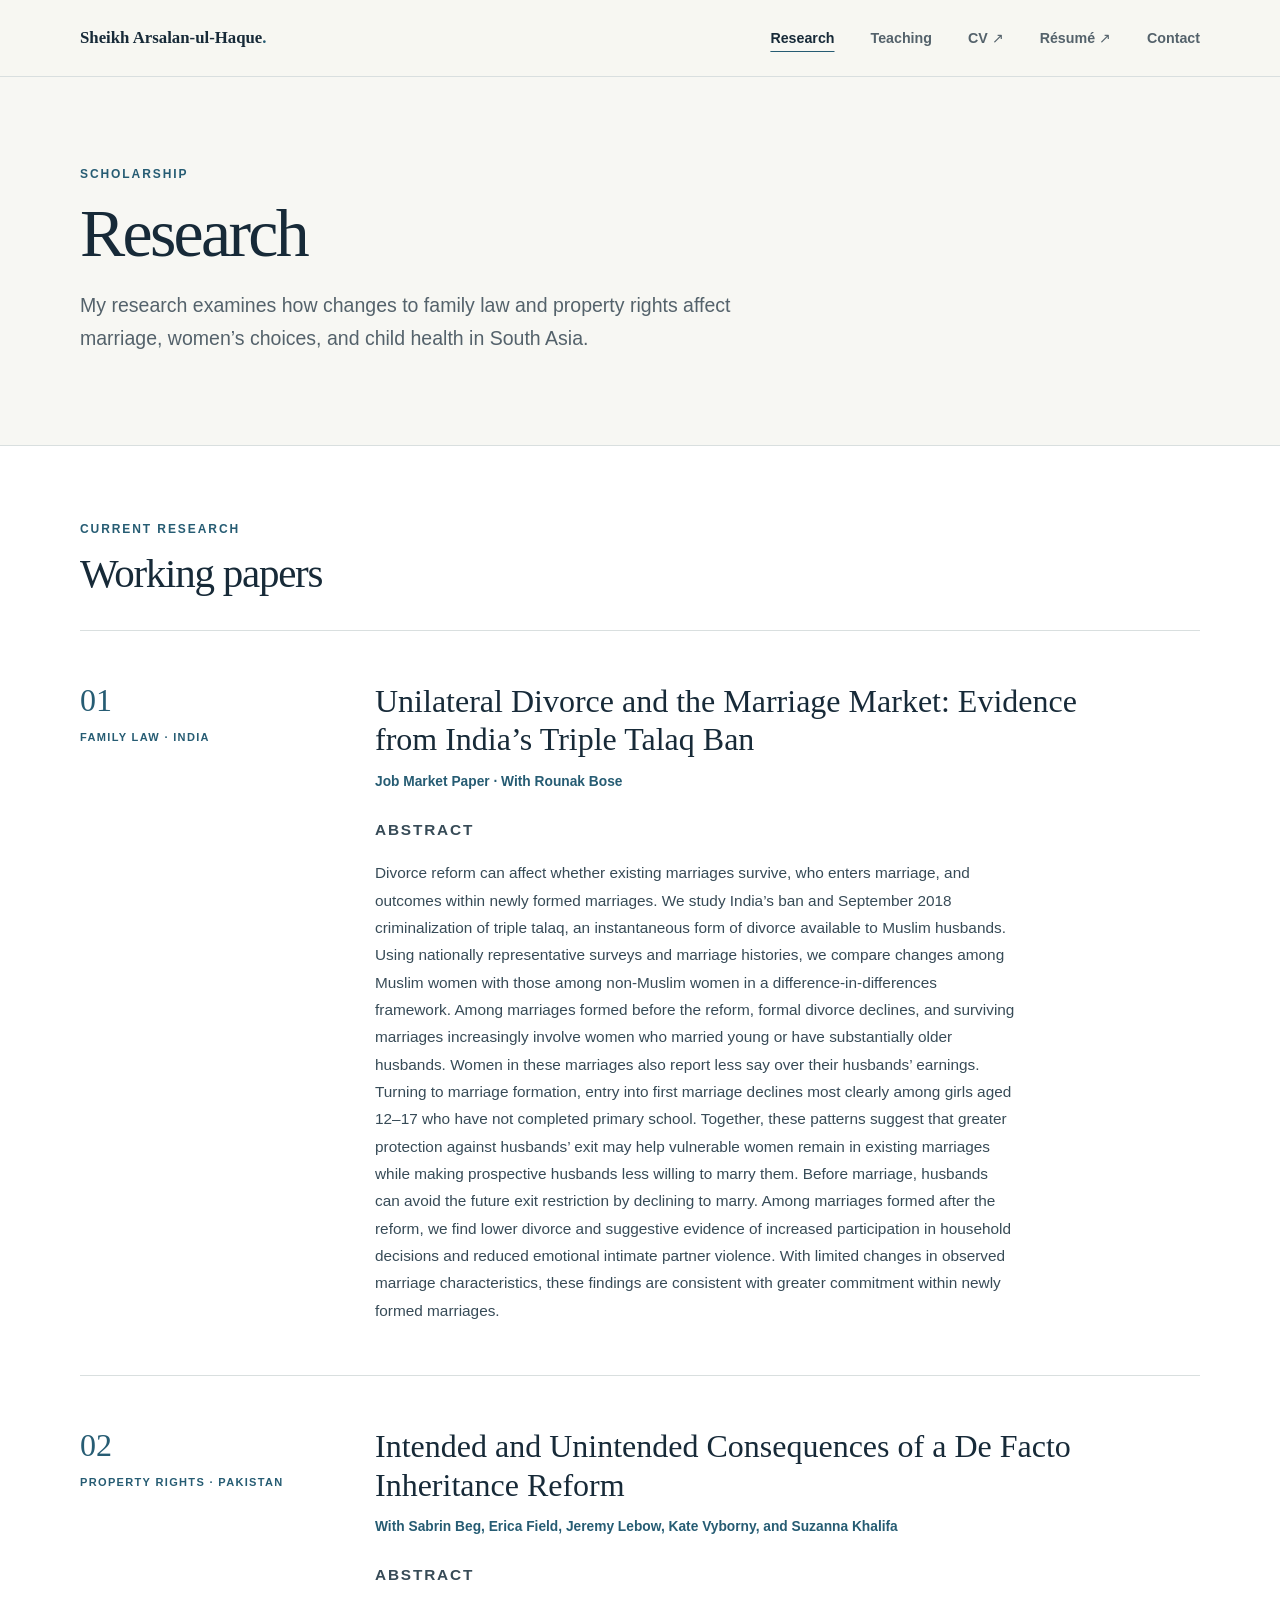
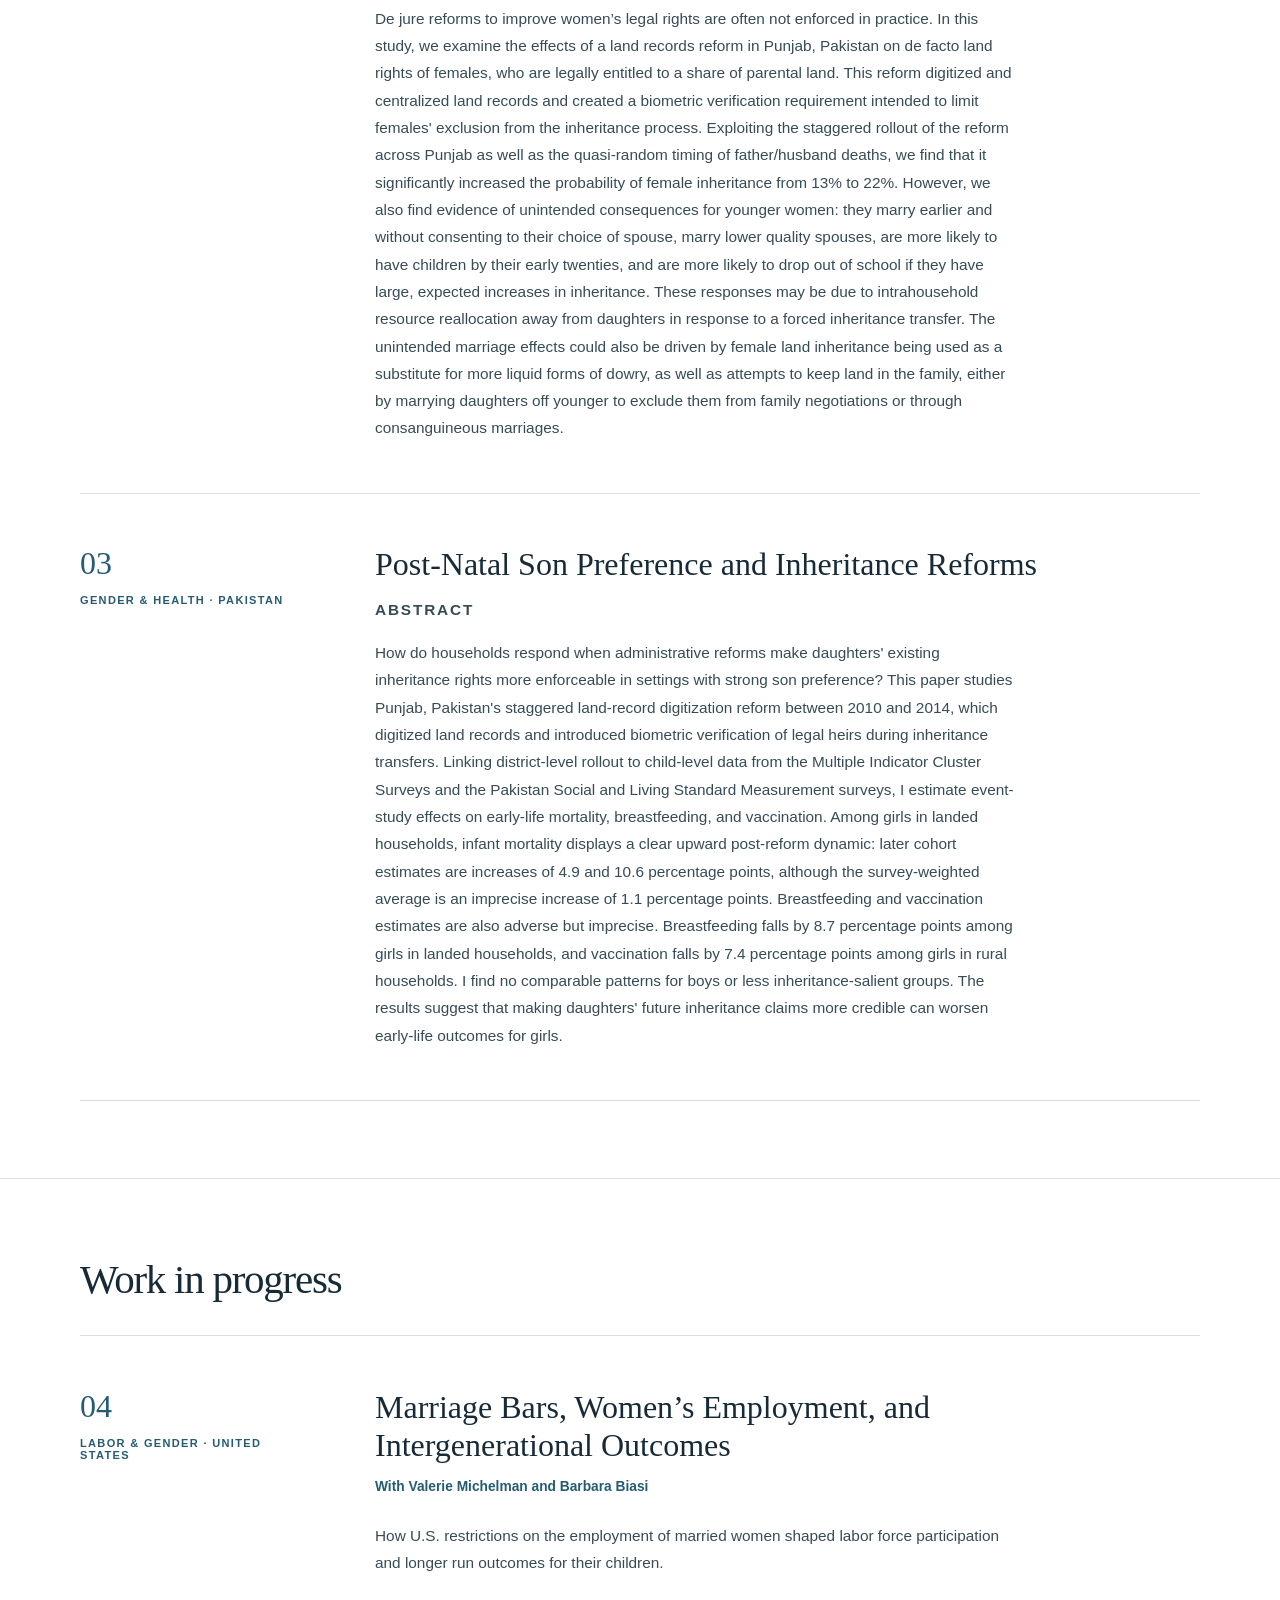
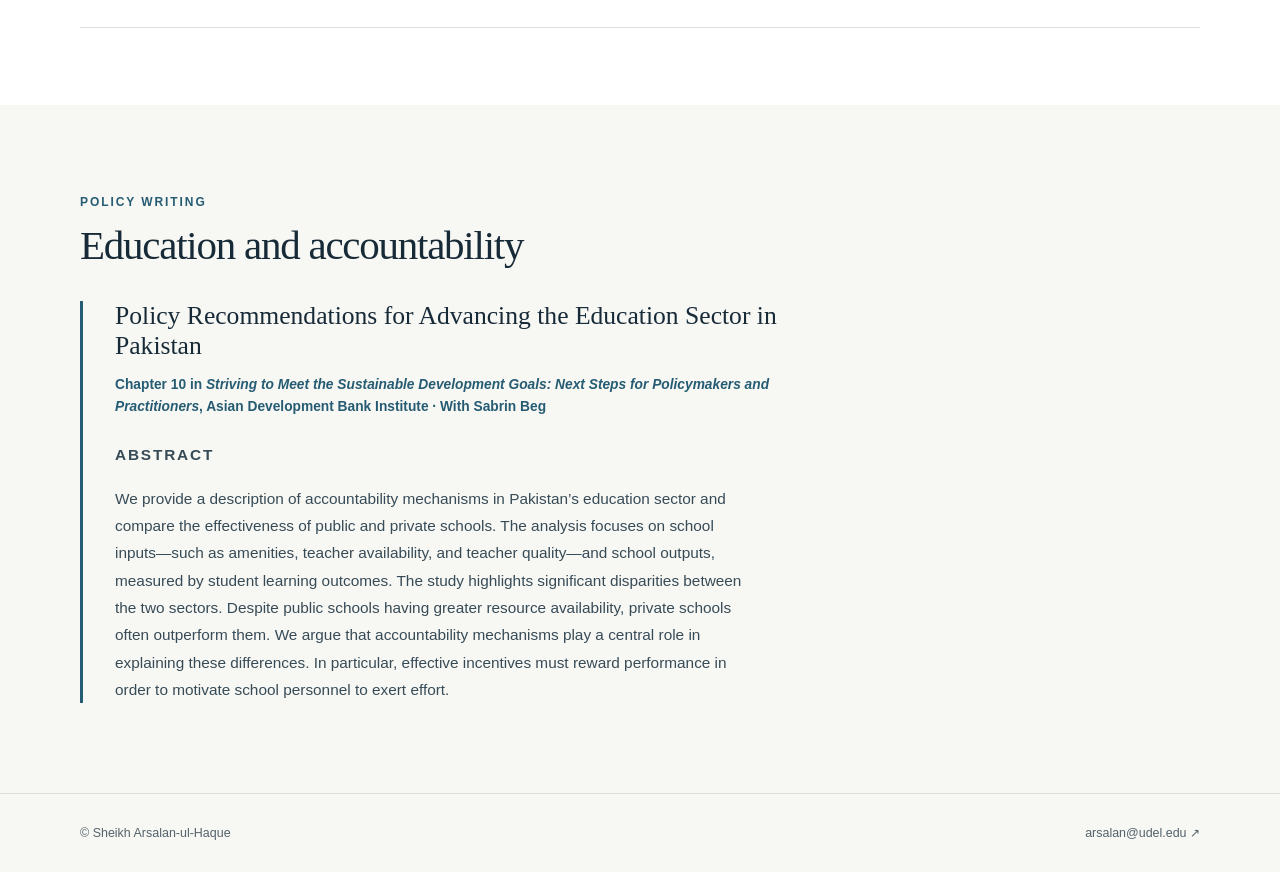
==== research.html @ 281781d5 "Update job market paper abstract to current version" ====
<!doctype html>
<html lang="en">
  <head>
    <meta charset="utf-8">
    <meta name="viewport" content="width=device-width, initial-scale=1">
    <meta name="description" content="Research by Sheikh Arsalan-ul-Haque on family law, women's property rights, marriage, and child health in South Asia.">
    <meta name="theme-color" content="#f7f7f3">
    <title>Research | Sheikh Arsalan-ul-Haque</title>
    <link rel="icon" href="assets/favicon.svg" type="image/svg+xml">
    <link rel="stylesheet" href="styles.css">
  </head>
  <body>
    <a class="skip-link" href="#main">Skip to content</a>
    <header class="site-header">
      <div class="shell header-inner">
        <a class="wordmark" href="index.html" aria-label="Sheikh Arsalan-ul-Haque, home">Sheikh Arsalan-ul-Haque<span class="wordmark-dot">.</span></a>
        <nav class="site-nav" aria-label="Main navigation">
          <a href="research.html" aria-current="page">Research</a>
          <a href="teaching.html">Teaching</a>
          <a href="assets/academic-cv.pdf?v=20260928-fonts" target="_blank" rel="noopener noreferrer">CV <span aria-hidden="true">↗</span></a>
          <a href="assets/corporate-resume.pdf?v=20260929-budget" target="_blank" rel="noopener noreferrer">Résumé <span aria-hidden="true">↗</span></a>
          <a href="index.html#contact">Contact</a>
        </nav>
      </div>
    </header>

    <main id="main">
      <section class="page-hero shell" aria-labelledby="page-title">
        <p class="eyebrow">Scholarship</p>
        <h1 id="page-title">Research</h1>
        <p>My research examines how changes to family law and property rights affect marriage, women’s choices, and child health in South Asia.</p>
      </section>

      <section class="detail-section" aria-labelledby="work-title">
        <div class="shell">
          <div class="detail-heading">
            <p class="eyebrow">Current research</p>
            <h2 id="work-title">Working papers</h2>
          </div>
          <div class="project-list">
            <article class="project" id="divorce">
              <div class="project-side"><span>01</span><span>Family law · India</span></div>
              <div class="project-main">
                <h3>Unilateral Divorce and the Marriage Market: Evidence from India’s Triple Talaq Ban</h3>
                <p class="project-authors">Job Market Paper · With Rounak Bose</p>
                <p class="abstract-label">Abstract</p>
                <p>Divorce reform can affect whether existing marriages survive, who enters marriage, and outcomes within newly formed marriages. We study India’s ban and September 2018 criminalization of triple talaq, an instantaneous form of divorce available to Muslim husbands. Using nationally representative surveys and marriage histories, we compare changes among Muslim women with those among non-Muslim women in a difference-in-differences framework. Among marriages formed before the reform, formal divorce declines, and surviving marriages increasingly involve women who married young or have substantially older husbands. Women in these marriages also report less say over their husbands’ earnings. Turning to marriage formation, entry into first marriage declines most clearly among girls aged 12–17 who have not completed primary school. Together, these patterns suggest that greater protection against husbands’ exit may help vulnerable women remain in existing marriages while making prospective husbands less willing to marry them. Before marriage, husbands can avoid the future exit restriction by declining to marry. Among marriages formed after the reform, we find lower divorce and suggestive evidence of increased participation in household decisions and reduced emotional intimate partner violence. With limited changes in observed marriage characteristics, these findings are consistent with greater commitment within newly formed marriages.</p>
              </div>
            </article>

            <article class="project" id="inheritance">
              <div class="project-side"><span>02</span><span>Property rights · Pakistan</span></div>
              <div class="project-main">
                <h3>Intended and Unintended Consequences of a De Facto Inheritance Reform</h3>
                <p class="project-authors">With Sabrin Beg, Erica Field, Jeremy Lebow, Kate Vyborny, and Suzanna Khalifa</p>
                <p class="abstract-label">Abstract</p>
                <p>De jure reforms to improve women’s legal rights are often not enforced in practice. In this study, we examine the effects of a land records reform in Punjab, Pakistan on de facto land rights of females, who are legally entitled to a share of parental land. This reform digitized and centralized land records and created a biometric verification requirement intended to limit females' exclusion from the inheritance process. Exploiting the staggered rollout of the reform across Punjab as well as the quasi-random timing of father/husband deaths, we find that it significantly increased the probability of female inheritance from 13% to 22%. However, we also find evidence of unintended consequences for younger women: they marry earlier and without consenting to their choice of spouse, marry lower quality spouses, are more likely to have children by their early twenties, and are more likely to drop out of school if they have large, expected increases in inheritance. These responses may be due to intrahousehold resource reallocation away from daughters in response to a forced inheritance transfer. The unintended marriage effects could also be driven by female land inheritance being used as a substitute for more liquid forms of dowry, as well as attempts to keep land in the family, either by marrying daughters off younger to exclude them from family negotiations or through consanguineous marriages.</p>
              </div>
            </article>

            <article class="project" id="child-health">
              <div class="project-side"><span>03</span><span>Gender &amp; health · Pakistan</span></div>
              <div class="project-main">
                <h3>Post-Natal Son Preference and Inheritance Reforms</h3>
                <p class="abstract-label">Abstract</p>
                <p>How do households respond when administrative reforms make daughters' existing inheritance rights more enforceable in settings with strong son preference? This paper studies Punjab, Pakistan's staggered land-record digitization reform between 2010 and 2014, which digitized land records and introduced biometric verification of legal heirs during inheritance transfers. Linking district-level rollout to child-level data from the Multiple Indicator Cluster Surveys and the Pakistan Social and Living Standard Measurement surveys, I estimate event-study effects on early-life mortality, breastfeeding, and vaccination. Among girls in landed households, infant mortality displays a clear upward post-reform dynamic: later cohort estimates are increases of 4.9 and 10.6 percentage points, although the survey-weighted average is an imprecise increase of 1.1 percentage points. Breastfeeding and vaccination estimates are also adverse but imprecise. Breastfeeding falls by 8.7 percentage points among girls in landed households, and vaccination falls by 7.4 percentage points among girls in rural households. I find no comparable patterns for boys or less inheritance-salient groups. The results suggest that making daughters' future inheritance claims more credible can worsen early-life outcomes for girls.</p>
              </div>
            </article>
          </div>
        </div>
      </section>

      <section class="detail-section" aria-labelledby="progress-title">
        <div class="shell">
          <div class="detail-heading">
            <h2 id="progress-title">Work in progress</h2>
          </div>
          <div class="project-list">
            <article class="project" id="marriage-bars">
              <div class="project-side"><span>04</span><span>Labor &amp; gender · United States</span></div>
              <div class="project-main">
                <h3>Marriage Bars, Women’s Employment, and Intergenerational Outcomes</h3>
                <p class="project-authors">With Valerie Michelman and Barbara Biasi</p>
                <p>How U.S. restrictions on the employment of married women shaped labor force participation and longer run outcomes for their children.</p>
              </div>
            </article>
          </div>
        </div>
      </section>

      <section class="writing-section shell" aria-labelledby="writing-title">
        <p class="eyebrow">Policy writing</p>
        <h2 id="writing-title">Education and accountability</h2>
        <div class="writing-content">
          <h3>Policy Recommendations for Advancing the Education Sector in Pakistan</h3>
          <p class="project-authors">Chapter 10 in <em>Striving to Meet the Sustainable Development Goals: Next Steps for Policymakers and Practitioners</em>, Asian Development Bank Institute · With Sabrin Beg</p>
          <p class="abstract-label">Abstract</p>
          <p>We provide a description of accountability mechanisms in Pakistan’s education sector and compare the effectiveness of public and private schools. The analysis focuses on school inputs—such as amenities, teacher availability, and teacher quality—and school outputs, measured by student learning outcomes. The study highlights significant disparities between the two sectors. Despite public schools having greater resource availability, private schools often outperform them. We argue that accountability mechanisms play a central role in explaining these differences. In particular, effective incentives must reward performance in order to motivate school personnel to exert effort.</p>
        </div>
      </section>
    </main>

    <footer class="site-footer">
      <div class="shell footer-inner">
        <span>© Sheikh Arsalan-ul-Haque</span>
        <a href="mailto:arsalan@udel.edu">arsalan@udel.edu ↗</a>
      </div>
    </footer>
  </body>
</html>
---- styles.css ----
:root {
  color-scheme: light;
  --paper: #f7f7f3;
  --white: #fff;
  --ink: #172a38;
  --muted: #54626b;
  --line: #d9dfdf;
  --accent: #265c73;
  --accent-dark: #19495e;
  --soft-blue: #e9f0f1;
  font-family: Arial, Helvetica, sans-serif;
  font-synthesis: none;
  scroll-behavior: smooth;
}

* { box-sizing: border-box; }
body { margin: 0; background: var(--paper); color: var(--ink); }
img { max-width: 100%; display: block; }
a { color: inherit; }

.shell { width: min(100% - 3rem, 1120px); margin-inline: auto; }
.skip-link { position: absolute; z-index: 10; top: -5rem; left: 1rem; padding: .75rem 1rem; background: var(--ink); color: var(--white); }
.skip-link:focus { top: 1rem; }
:focus-visible { outline: 3px solid #c17b37; outline-offset: 4px; }

.site-header { border-bottom: 1px solid var(--line); background: rgba(247, 247, 243, .96); }
.header-inner { display: flex; align-items: center; justify-content: space-between; gap: 1.5rem; min-height: 76px; }
.wordmark { font-family: Georgia, 'Times New Roman', serif; font-weight: 700; font-size: 1.05rem; line-height: 1.2; text-decoration: none; white-space: nowrap; }
.wordmark-dot { color: var(--accent); }
.site-nav { display: flex; align-items: center; gap: clamp(1rem, 3vw, 2.25rem); }
.site-nav a { color: var(--muted); text-decoration: none; font-size: .89rem; font-weight: 600; }
.site-nav a[aria-current="page"] { color: var(--ink); text-decoration: underline; text-decoration-color: var(--accent); text-underline-offset: 8px; }
.site-nav a:hover, .site-nav a:focus-visible, .text-link:hover, .footer-inner a:hover { color: var(--accent); }

.hero { display: grid; grid-template-columns: minmax(0, 1.12fr) minmax(300px, .88fr); align-items: center; gap: clamp(3rem, 7vw, 7rem); padding-block: clamp(4rem, 8vw, 7rem); }
.eyebrow { margin: 0 0 1.35rem; color: var(--accent); font-size: .75rem; font-weight: 700; letter-spacing: .16em; text-transform: uppercase; }
h1, h2, h3, p { margin-top: 0; }
h1, h2, h3 { font-family: Georgia, 'Times New Roman', serif; }
h1 { max-width: 11ch; margin-bottom: 1.35rem; font-size: clamp(2.9rem, 5.3vw, 5.15rem); font-weight: 400; line-height: 1.05; letter-spacing: -.04em; }
.position { margin-bottom: 1.55rem; font-size: 1.04rem; font-weight: 700; line-height: 1.55; }
.position span { color: var(--muted); font-weight: 400; }
.intro { max-width: 53ch; margin-bottom: 2rem; color: #374b57; font-size: clamp(1.08rem, 1.7vw, 1.25rem); line-height: 1.7; }
.hero-actions { display: flex; flex-wrap: wrap; gap: .8rem; }
.button { display: inline-flex; align-items: center; justify-content: center; gap: .8rem; min-height: 48px; padding: .8rem 1.2rem; border: 1px solid var(--accent); border-radius: 3px; font-size: .88rem; font-weight: 700; text-decoration: none; transition: background-color .18s ease, color .18s ease; }
.button-primary { background: var(--accent); color: var(--white); }
.button-primary:hover { background: var(--accent-dark); }
.button-secondary { color: var(--accent); }
.button-secondary:hover { background: var(--soft-blue); }
.portrait-frame { position: relative; overflow: hidden; width: 100%; aspect-ratio: 4 / 5; margin: 0; background: #e5e4de; box-shadow: 22px 22px 0 var(--soft-blue); }
.portrait-frame img { width: 100%; height: 100%; object-fit: cover; object-position: 55% 34%; transform: scale(1.43); }

.research-section { padding-block: clamp(4.5rem, 7vw, 6.5rem); border-top: 1px solid var(--line); background: var(--white); }
.section-heading { display: flex; align-items: end; justify-content: space-between; gap: 1.5rem; margin-bottom: 2.35rem; }
.section-heading .eyebrow { margin-bottom: .85rem; }
h2 { margin-bottom: 0; font-size: clamp(2.2rem, 3.2vw, 3.1rem); font-weight: 400; line-height: 1.13; letter-spacing: -.03em; }
.text-link { flex: none; color: var(--accent); font-size: .9rem; font-weight: 700; text-decoration-thickness: 1px; text-underline-offset: 5px; }
.research-grid { display: grid; grid-template-columns: repeat(3, minmax(0, 1fr)); gap: 1rem; }
.research-card { display: flex; flex-direction: column; min-height: 325px; padding: 1.8rem; border: 1px solid var(--line); background: #fcfcfa; }
.card-number { margin-bottom: 1.65rem; color: var(--accent); font-size: .67rem; font-weight: 700; letter-spacing: .15em; }
h3 { margin-bottom: 1rem; font-size: clamp(1.28rem, 1.8vw, 1.55rem); font-weight: 400; line-height: 1.27; }
.research-card > p:not(.card-number):not(.card-meta) { margin-bottom: 1.4rem; color: var(--muted); font-size: .9rem; line-height: 1.6; }
.card-meta { margin: auto 0 0; padding-top: 1.2rem; border-top: 1px solid var(--line); color: #63717a; font-size: .76rem; line-height: 1.5; }
.card-link { display: inline-block; align-self: flex-start; margin-top: 1rem; color: var(--accent); font-size: .82rem; font-weight: 700; text-decoration-thickness: 1px; text-underline-offset: 4px; }
.card-link:hover { color: var(--accent-dark); }

.page-hero { padding-block: clamp(4rem, 7vw, 6rem); }
.page-hero .eyebrow { margin-bottom: 1.1rem; }
.page-hero h1 { max-width: none; margin-bottom: 1.2rem; }
.page-hero > p:last-child { max-width: 67ch; margin-bottom: 0; color: var(--muted); font-size: clamp(1.06rem, 1.7vw, 1.22rem); line-height: 1.7; }
.detail-section { padding-block: clamp(4.2rem, 6vw, 6rem); border-top: 1px solid var(--line); background: var(--white); }
.detail-heading { margin-bottom: 2.1rem; }
.detail-heading .eyebrow { margin-bottom: .85rem; }
.project-list { border-top: 1px solid var(--line); }
.project { display: grid; grid-template-columns: minmax(150px, .28fr) minmax(0, 1fr); gap: clamp(2rem, 5vw, 5rem); padding-block: clamp(2.5rem, 4vw, 3.7rem); border-bottom: 1px solid var(--line); scroll-margin-top: 2rem; }
.project-side { display: flex; flex-direction: column; gap: .75rem; color: var(--accent); font-size: .69rem; font-weight: 700; letter-spacing: .12em; text-transform: uppercase; }
.project-side span:first-child { font-family: Georgia, 'Times New Roman', serif; font-size: 2rem; font-weight: 400; letter-spacing: 0; }
.project-main { max-width: 760px; }
.project-main h3, .writing-content h3 { margin-bottom: .75rem; font-size: clamp(1.65rem, 2.5vw, 2.3rem); line-height: 1.2; }
.project-authors { margin-bottom: 1.45rem; color: var(--accent); font-size: .86rem; font-weight: 700; line-height: 1.6; }
.project-main > p:not(.project-authors), .writing-content > p:not(.project-authors) { max-width: 75ch; margin-bottom: 1rem; color: #374b57; font-size: .96rem; line-height: 1.78; }
.project-main > .abstract-label, .writing-content > .abstract-label { margin-bottom: .65rem; color: var(--accent); font-size: .72rem; font-weight: 700; letter-spacing: .12em; line-height: 1.4; text-transform: uppercase; }
.project-main > p:last-child, .writing-content > p:last-child { margin-bottom: 0; }
.writing-section { padding-block: clamp(4.5rem, 7vw, 6.5rem); }
.writing-section .eyebrow { margin-bottom: .85rem; }
.writing-section h2 { margin-bottom: 2rem; }
.writing-content { max-width: 780px; padding-left: 2rem; border-left: 3px solid var(--accent); }
.writing-content h3 { font-size: clamp(1.45rem, 2vw, 1.85rem); }
.teaching-list { border-top: 1px solid var(--line); }
.teaching-entry { display: grid; grid-template-columns: 280px minmax(0, 1fr); gap: 2rem; padding-block: 1.5rem; border-bottom: 1px solid var(--line); }
.teaching-entry-header h3 { margin: 0 0 .45rem; font-size: clamp(1.15rem, 1.7vw, 1.4rem); }
.teaching-entry-header p { margin: 0; color: var(--muted); font-size: .84rem; line-height: 1.5; }
.teaching-courses { margin: 0; padding: 0; list-style: none; }
.teaching-courses li { display: grid; grid-template-columns: 150px minmax(0, 1fr); gap: 1rem; padding-block: .36rem; line-height: 1.5; }
.teaching-courses li:first-child { padding-top: .1rem; }
.course-code { color: var(--accent); font-size: .7rem; font-weight: 700; letter-spacing: .12em; line-height: 2.2; }
.teaching-contact { display: flex; align-items: end; justify-content: space-between; gap: 2rem; padding-block: clamp(4.5rem, 7vw, 6rem); }
.teaching-contact .eyebrow { margin-bottom: .85rem; }

.contact-section { display: flex; align-items: end; justify-content: space-between; gap: 2rem; padding-block: clamp(4.5rem, 7vw, 6rem); }
.contact-section .eyebrow { margin-bottom: .9rem; }
.contact-section h2 { margin-bottom: 0; }
.contact-link { color: var(--accent); font-family: Georgia, 'Times New Roman', serif; font-size: clamp(1.2rem, 2.5vw, 1.75rem); text-decoration-thickness: 1px; text-underline-offset: 6px; white-space: nowrap; }
.contact-link:hover { color: var(--accent-dark); }
.site-footer { border-top: 1px solid var(--line); }
.footer-inner { display: flex; align-items: center; justify-content: space-between; gap: 1rem; min-height: 78px; color: var(--muted); font-size: .78rem; }
.footer-inner a { text-decoration: none; }

@media (max-width: 850px) {
  .hero { grid-template-columns: 1fr .8fr; gap: 2.5rem; }
  .research-grid { grid-template-columns: repeat(2, minmax(0, 1fr)); }
  .research-card { min-height: 300px; }
  .project { grid-template-columns: 120px minmax(0, 1fr); gap: 2rem; }
}

@media (max-width: 650px) {
  .shell { width: min(100% - 2rem, 1120px); }
  .header-inner { align-items: flex-start; flex-direction: column; justify-content: center; gap: .75rem; padding-block: 1rem; }
  .site-nav { gap: 1.4rem; }
  .site-nav { flex-wrap: wrap; }
  .hero { grid-template-columns: 1fr; gap: 2.5rem; padding-top: 3.3rem; }
  h1 { max-width: 12ch; }
  .portrait-frame { max-width: 390px; aspect-ratio: 5 / 4; box-shadow: 12px 12px 0 var(--soft-blue); }
  .portrait-frame img { object-position: 55% 28%; transform: scale(1.3); }
  .section-heading { align-items: start; flex-direction: column; }
  .research-grid { grid-template-columns: 1fr; }
  .research-card { min-height: auto; }
  .project { grid-template-columns: 1fr; gap: 1rem; }
  .project-side { flex-direction: row; align-items: center; gap: 1rem; }
  .teaching-entry { grid-template-columns: 1fr; gap: .7rem; }
  .teaching-courses li { grid-template-columns: 130px minmax(0, 1fr); gap: .6rem; }
  .writing-content { padding-left: 1.2rem; }
  .contact-section { align-items: start; flex-direction: column; }
  .teaching-contact { align-items: start; flex-direction: column; }
  .contact-link { white-space: normal; overflow-wrap: anywhere; }
}

@media (prefers-reduced-motion: reduce) {
  :root { scroll-behavior: auto; }
  .button { transition: none; }
}
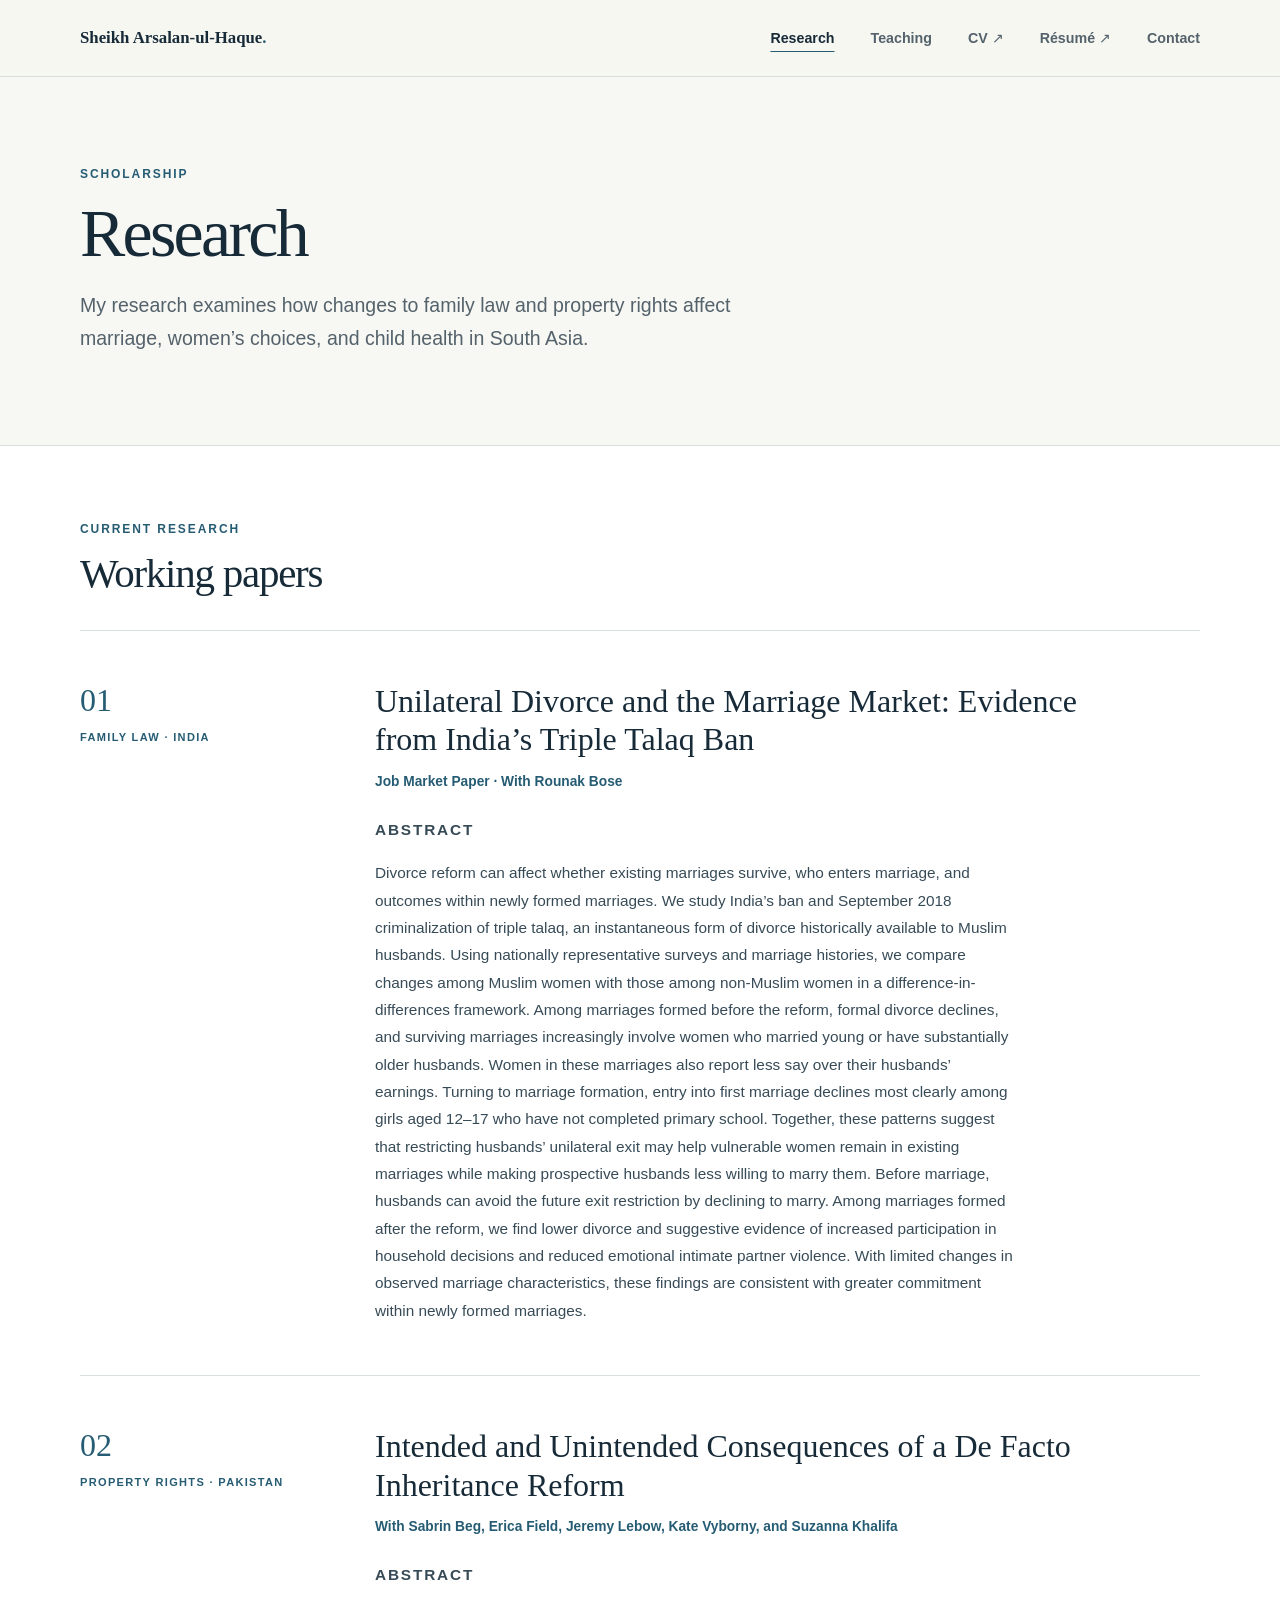
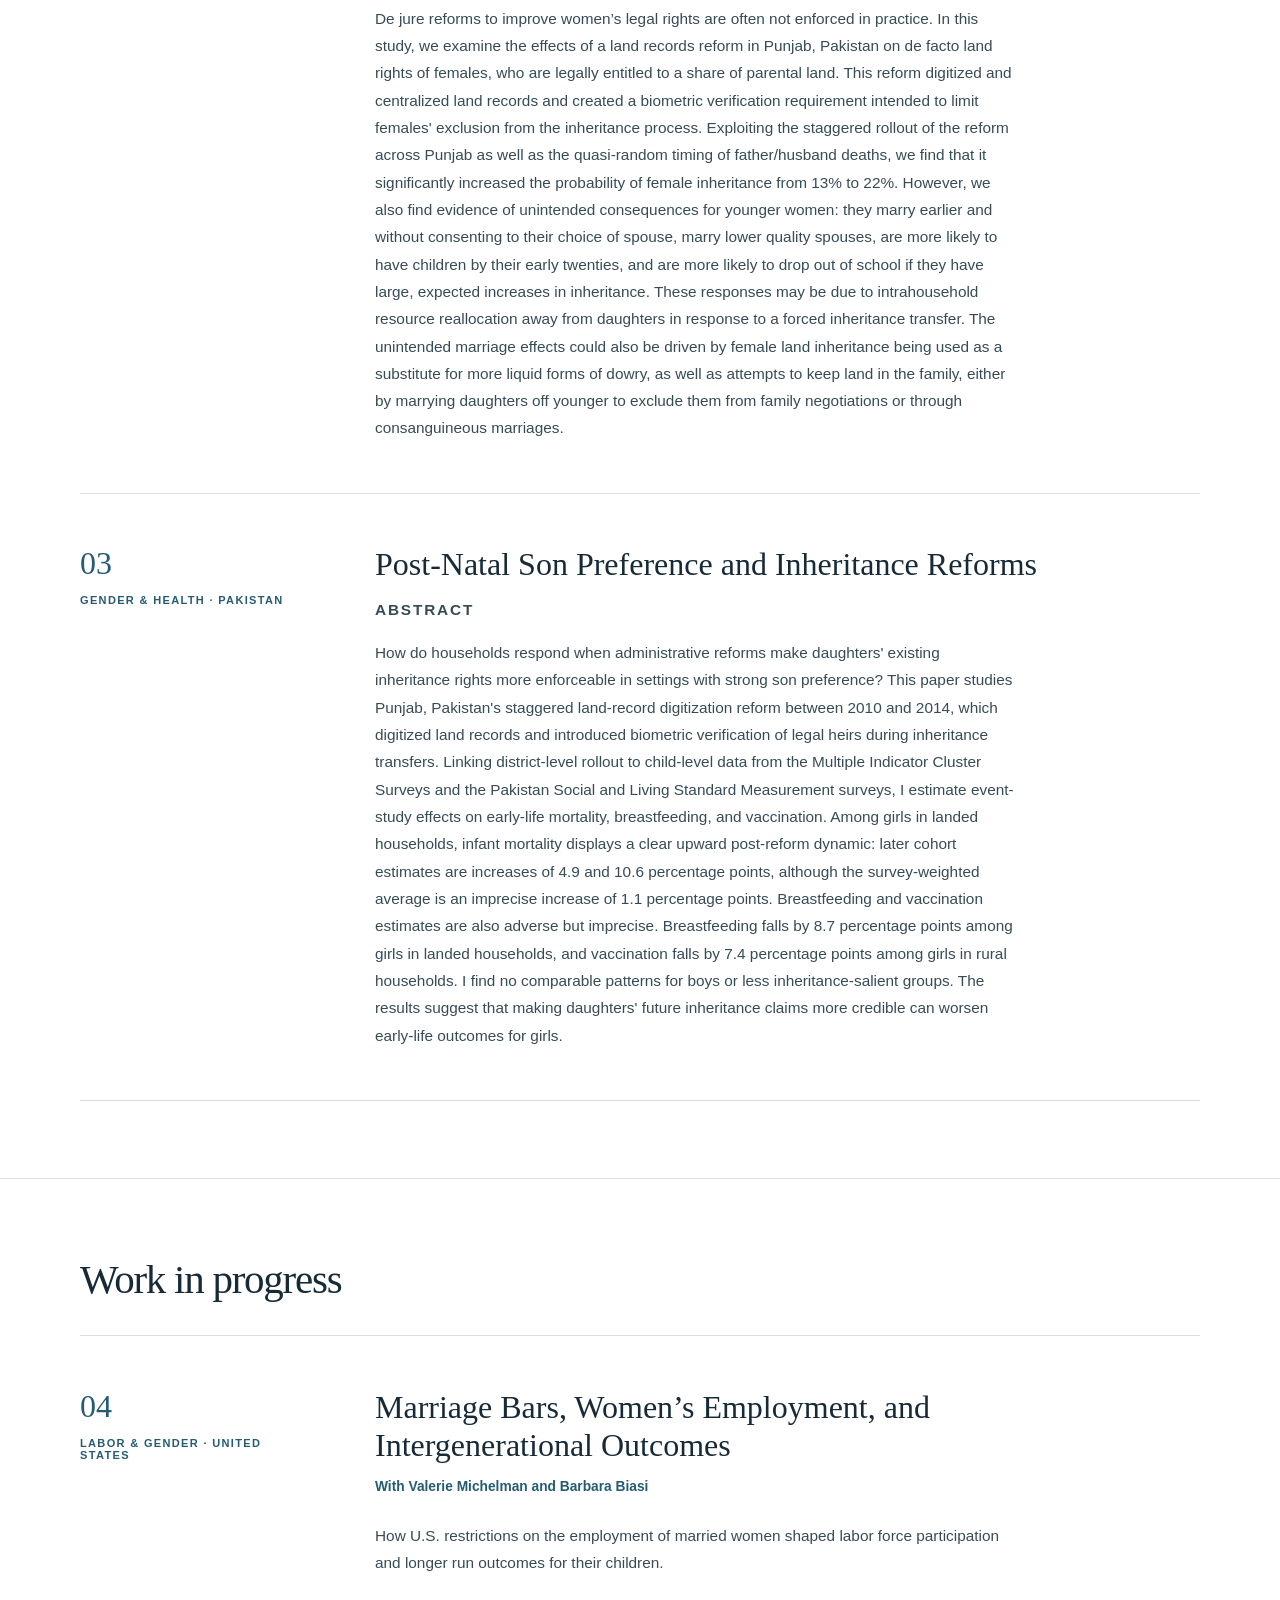
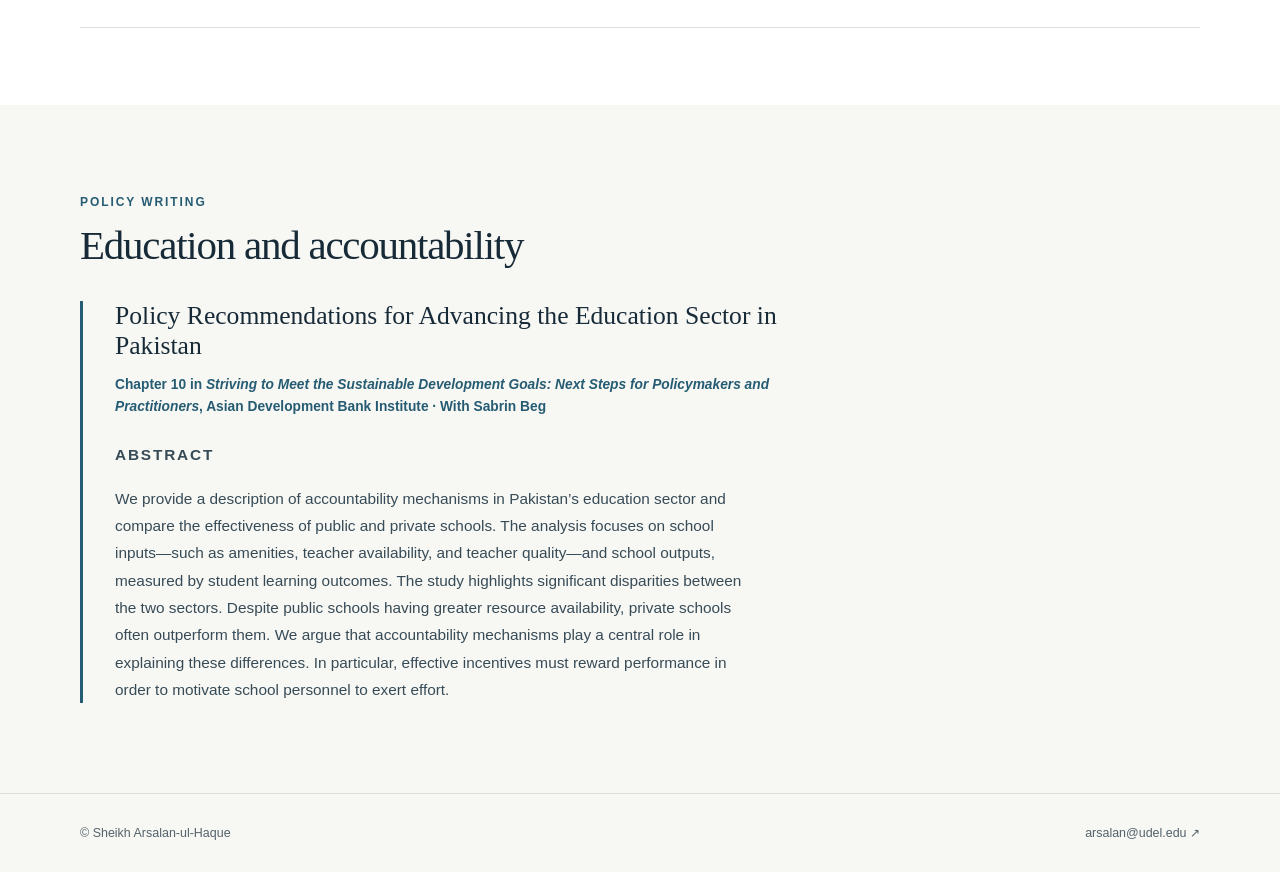
==== commit da80324c: "Clarify abstract wording and sync academic CV" ====
--- a/research.html
+++ b/research.html
@@ -17,7 +17,7 @@
         <nav class="site-nav" aria-label="Main navigation">
           <a href="research.html" aria-current="page">Research</a>
           <a href="teaching.html">Teaching</a>
-          <a href="assets/academic-cv.pdf?v=20260928-fonts" target="_blank" rel="noopener noreferrer">CV <span aria-hidden="true">↗</span></a>
+          <a href="assets/academic-cv.pdf?v=20261007-revised" target="_blank" rel="noopener noreferrer">CV <span aria-hidden="true">↗</span></a>
           <a href="assets/corporate-resume.pdf?v=20260929-budget" target="_blank" rel="noopener noreferrer">Résumé <span aria-hidden="true">↗</span></a>
           <a href="index.html#contact">Contact</a>
         </nav>
@@ -44,7 +44,7 @@
                 <h3>Unilateral Divorce and the Marriage Market: Evidence from India’s Triple Talaq Ban</h3>
                 <p class="project-authors">Job Market Paper · With Rounak Bose</p>
                 <p class="abstract-label">Abstract</p>
-                <p>Divorce reform can affect whether existing marriages survive, who enters marriage, and outcomes within newly formed marriages. We study India’s ban and September 2018 criminalization of triple talaq, an instantaneous form of divorce available to Muslim husbands. Using nationally representative surveys and marriage histories, we compare changes among Muslim women with those among non-Muslim women in a difference-in-differences framework. Among marriages formed before the reform, formal divorce declines, and surviving marriages increasingly involve women who married young or have substantially older husbands. Women in these marriages also report less say over their husbands’ earnings. Turning to marriage formation, entry into first marriage declines most clearly among girls aged 12–17 who have not completed primary school. Together, these patterns suggest that greater protection against husbands’ exit may help vulnerable women remain in existing marriages while making prospective husbands less willing to marry them. Before marriage, husbands can avoid the future exit restriction by declining to marry. Among marriages formed after the reform, we find lower divorce and suggestive evidence of increased participation in household decisions and reduced emotional intimate partner violence. With limited changes in observed marriage characteristics, these findings are consistent with greater commitment within newly formed marriages.</p>
+                <p>Divorce reform can affect whether existing marriages survive, who enters marriage, and outcomes within newly formed marriages. We study India’s ban and September 2018 criminalization of triple talaq, an instantaneous form of divorce historically available to Muslim husbands. Using nationally representative surveys and marriage histories, we compare changes among Muslim women with those among non-Muslim women in a difference-in-differences framework. Among marriages formed before the reform, formal divorce declines, and surviving marriages increasingly involve women who married young or have substantially older husbands. Women in these marriages also report less say over their husbands’ earnings. Turning to marriage formation, entry into first marriage declines most clearly among girls aged 12–17 who have not completed primary school. Together, these patterns suggest that restricting husbands’ unilateral exit may help vulnerable women remain in existing marriages while making prospective husbands less willing to marry them. Before marriage, husbands can avoid the future exit restriction by declining to marry. Among marriages formed after the reform, we find lower divorce and suggestive evidence of increased participation in household decisions and reduced emotional intimate partner violence. With limited changes in observed marriage characteristics, these findings are consistent with greater commitment within newly formed marriages.</p>
               </div>
             </article>
 
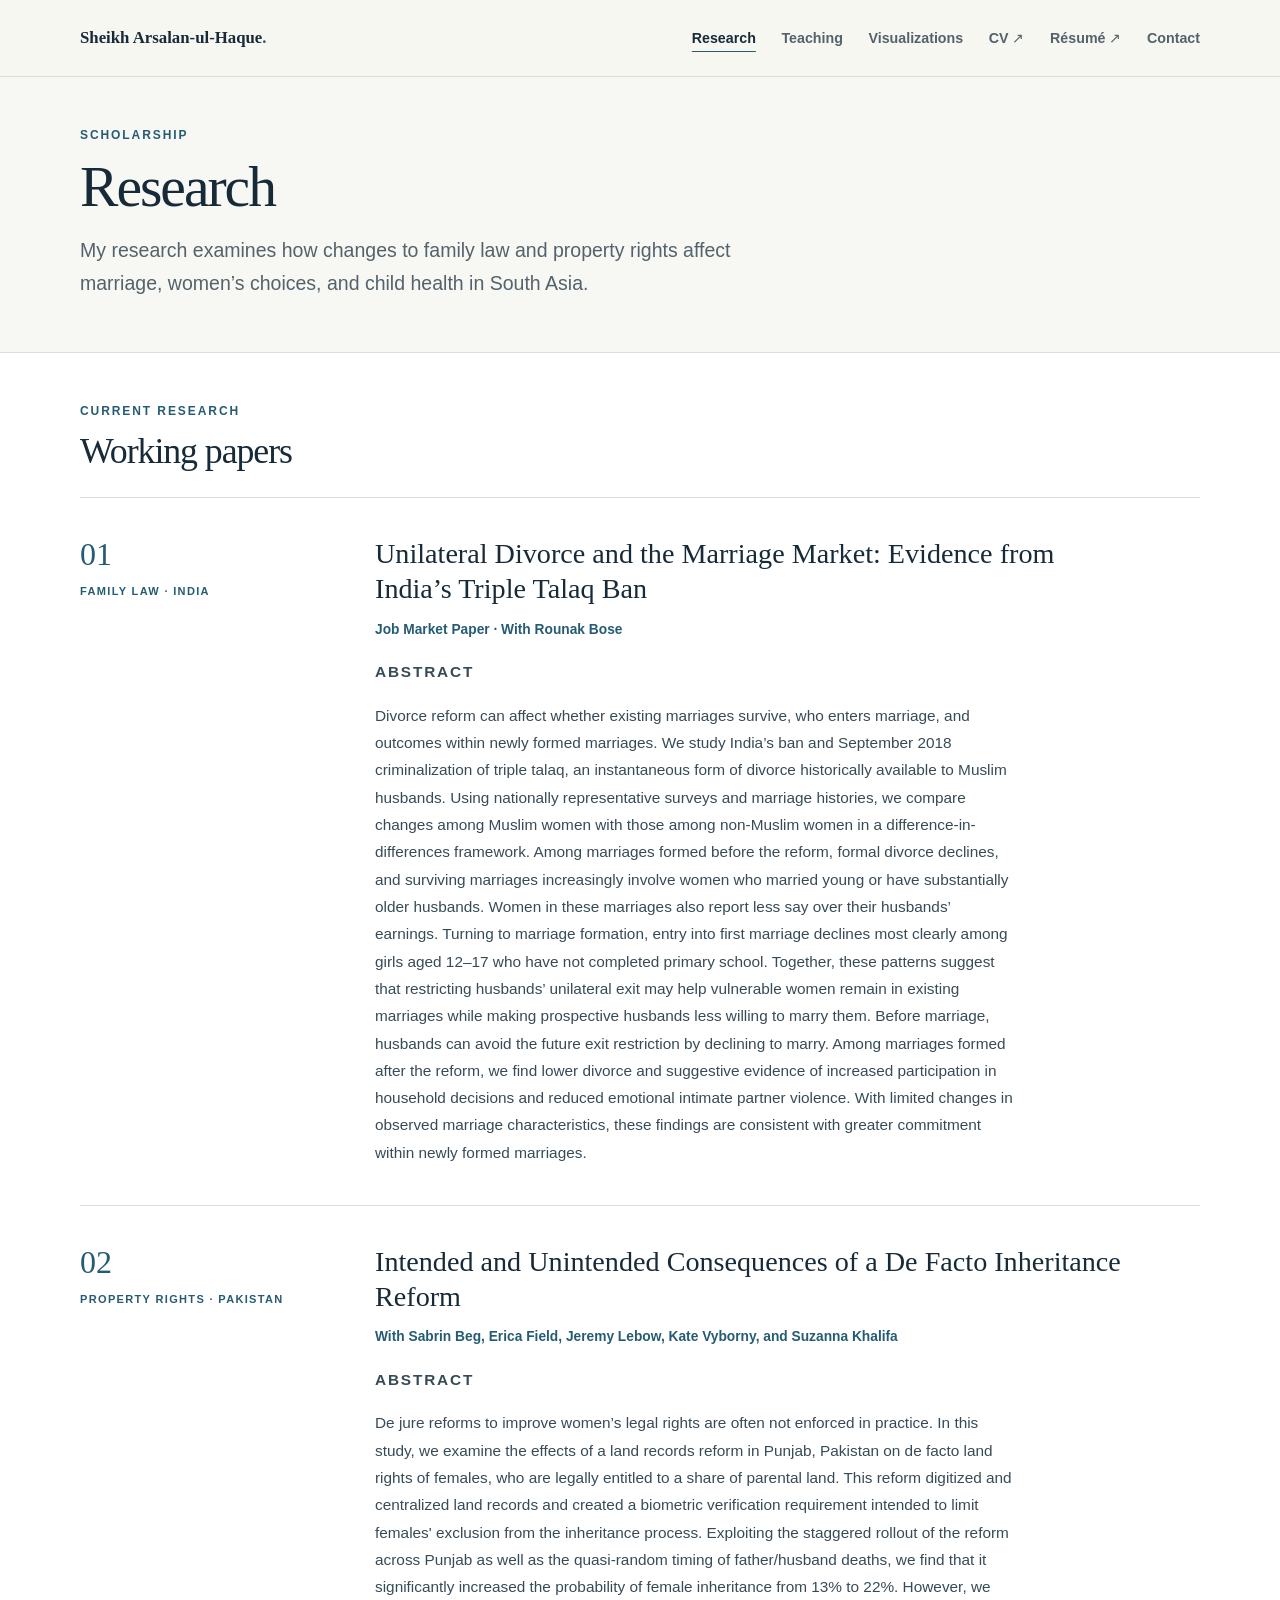
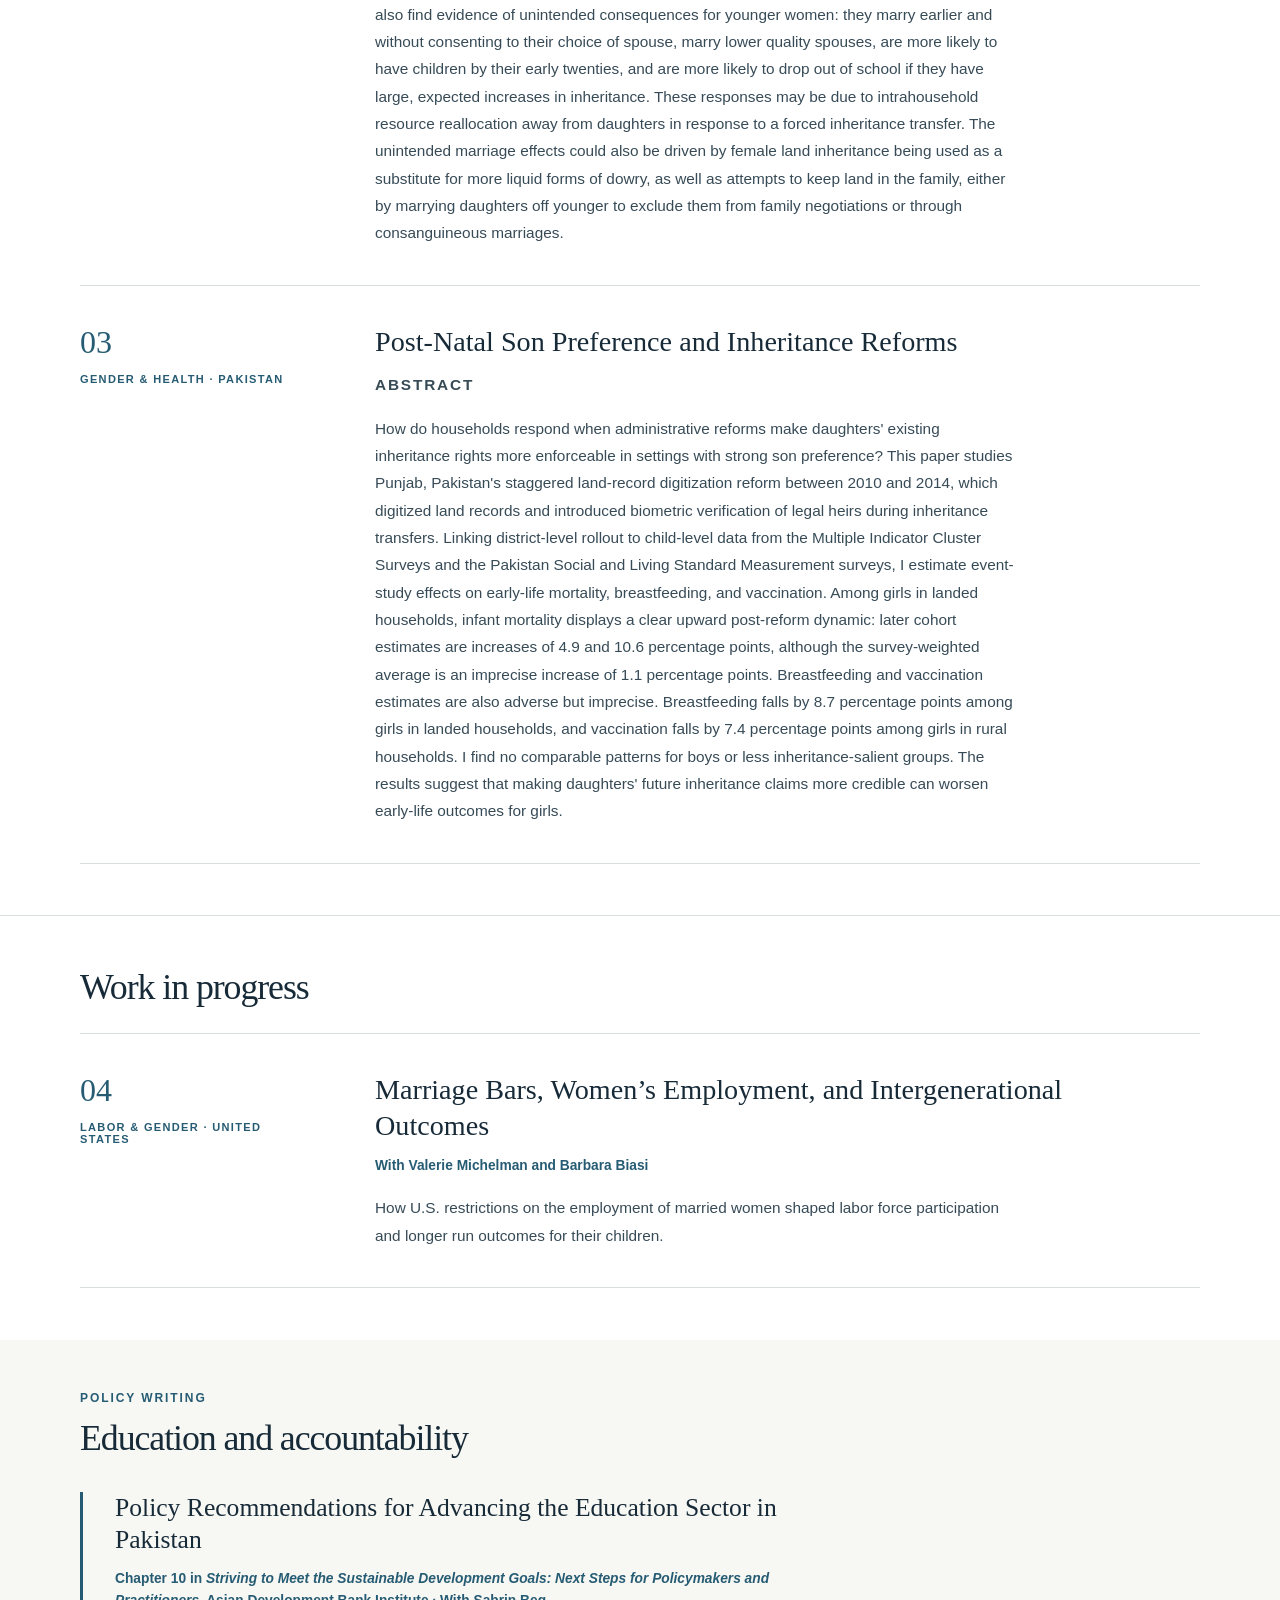
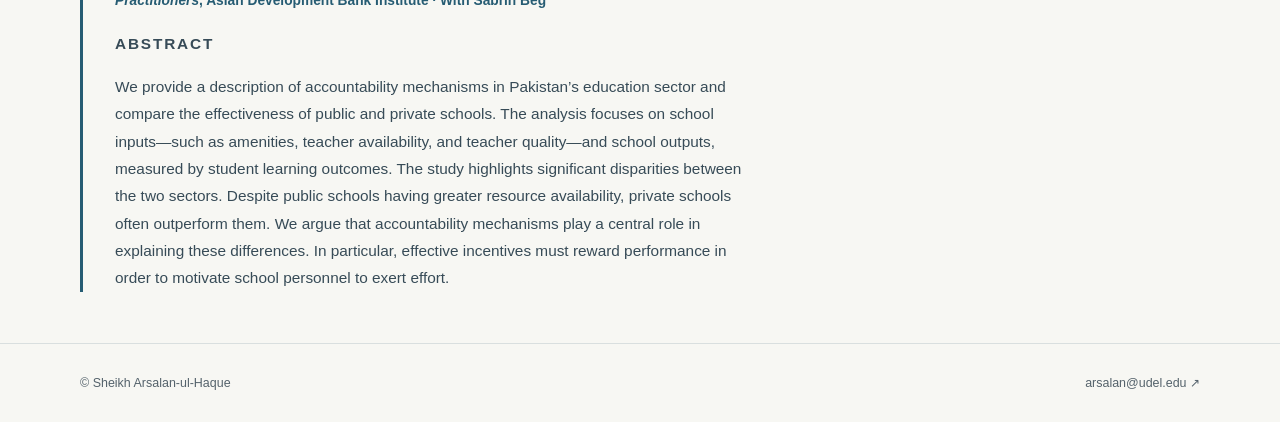
==== commit 8c60e214: "Add research visualizations and course teaching evaluations" ====
--- a/research.html
+++ b/research.html
@@ -17,6 +17,7 @@
         <nav class="site-nav" aria-label="Main navigation">
           <a href="research.html" aria-current="page">Research</a>
           <a href="teaching.html">Teaching</a>
+          <a href="visualizations.html">Visualizations</a>
           <a href="assets/academic-cv.pdf?v=20261007-revised" target="_blank" rel="noopener noreferrer">CV <span aria-hidden="true">↗</span></a>
           <a href="assets/corporate-resume.pdf?v=20260929-budget" target="_blank" rel="noopener noreferrer">Résumé <span aria-hidden="true">↗</span></a>
           <a href="index.html#contact">Contact</a>
--- a/styles.css
+++ b/styles.css
@@ -27,60 +27,60 @@
 .header-inner { display: flex; align-items: center; justify-content: space-between; gap: 1.5rem; min-height: 76px; }
 .wordmark { font-family: Georgia, 'Times New Roman', serif; font-weight: 700; font-size: 1.05rem; line-height: 1.2; text-decoration: none; white-space: nowrap; }
 .wordmark-dot { color: var(--accent); }
-.site-nav { display: flex; align-items: center; gap: clamp(1rem, 3vw, 2.25rem); }
+.site-nav { display: flex; align-items: center; gap: clamp(.9rem, 2vw, 1.6rem); }
 .site-nav a { color: var(--muted); text-decoration: none; font-size: .89rem; font-weight: 600; }
 .site-nav a[aria-current="page"] { color: var(--ink); text-decoration: underline; text-decoration-color: var(--accent); text-underline-offset: 8px; }
 .site-nav a:hover, .site-nav a:focus-visible, .text-link:hover, .footer-inner a:hover { color: var(--accent); }
 
-.hero { display: grid; grid-template-columns: minmax(0, 1.12fr) minmax(300px, .88fr); align-items: center; gap: clamp(3rem, 7vw, 7rem); padding-block: clamp(4rem, 8vw, 7rem); }
-.eyebrow { margin: 0 0 1.35rem; color: var(--accent); font-size: .75rem; font-weight: 700; letter-spacing: .16em; text-transform: uppercase; }
+.hero { display: grid; grid-template-columns: minmax(0, 1.2fr) minmax(280px, .8fr); align-items: center; gap: clamp(2rem, 5vw, 4rem); padding-block: clamp(2.5rem, 5vw, 4rem); }
+.eyebrow { margin: 0 0 1rem; color: var(--accent); font-size: .75rem; font-weight: 700; letter-spacing: .16em; text-transform: uppercase; }
 h1, h2, h3, p { margin-top: 0; }
 h1, h2, h3 { font-family: Georgia, 'Times New Roman', serif; }
-h1 { max-width: 11ch; margin-bottom: 1.35rem; font-size: clamp(2.9rem, 5.3vw, 5.15rem); font-weight: 400; line-height: 1.05; letter-spacing: -.04em; }
-.position { margin-bottom: 1.55rem; font-size: 1.04rem; font-weight: 700; line-height: 1.55; }
+h1 { max-width: 12ch; margin-bottom: 1.15rem; font-size: clamp(2.5rem, 4.5vw, 4.2rem); font-weight: 400; line-height: 1.08; letter-spacing: -.035em; }
+.position { margin-bottom: 1.25rem; font-size: 1.04rem; font-weight: 700; line-height: 1.55; }
 .position span { color: var(--muted); font-weight: 400; }
-.intro { max-width: 53ch; margin-bottom: 2rem; color: #374b57; font-size: clamp(1.08rem, 1.7vw, 1.25rem); line-height: 1.7; }
+.intro { max-width: 53ch; margin-bottom: 1.5rem; color: #374b57; font-size: clamp(1.08rem, 1.7vw, 1.25rem); line-height: 1.7; }
 .hero-actions { display: flex; flex-wrap: wrap; gap: .8rem; }
 .button { display: inline-flex; align-items: center; justify-content: center; gap: .8rem; min-height: 48px; padding: .8rem 1.2rem; border: 1px solid var(--accent); border-radius: 3px; font-size: .88rem; font-weight: 700; text-decoration: none; transition: background-color .18s ease, color .18s ease; }
 .button-primary { background: var(--accent); color: var(--white); }
 .button-primary:hover { background: var(--accent-dark); }
 .button-secondary { color: var(--accent); }
 .button-secondary:hover { background: var(--soft-blue); }
-.portrait-frame { position: relative; overflow: hidden; width: 100%; aspect-ratio: 4 / 5; margin: 0; background: #e5e4de; box-shadow: 22px 22px 0 var(--soft-blue); }
+.portrait-frame { position: relative; overflow: hidden; width: 100%; max-width: 360px; justify-self: end; aspect-ratio: 4 / 5; margin: 0; background: #e5e4de; box-shadow: 16px 16px 0 var(--soft-blue); }
 .portrait-frame img { width: 100%; height: 100%; object-fit: cover; object-position: 55% 34%; transform: scale(1.43); }
 
-.research-section { padding-block: clamp(4.5rem, 7vw, 6.5rem); border-top: 1px solid var(--line); background: var(--white); }
-.section-heading { display: flex; align-items: end; justify-content: space-between; gap: 1.5rem; margin-bottom: 2.35rem; }
+.research-section { padding-block: clamp(2.5rem, 4vw, 4rem); border-top: 1px solid var(--line); background: var(--white); }
+.section-heading { display: flex; align-items: end; justify-content: space-between; gap: 1.5rem; margin-bottom: 1.75rem; }
 .section-heading .eyebrow { margin-bottom: .85rem; }
-h2 { margin-bottom: 0; font-size: clamp(2.2rem, 3.2vw, 3.1rem); font-weight: 400; line-height: 1.13; letter-spacing: -.03em; }
+h2 { margin-bottom: 0; font-size: clamp(1.85rem, 2.8vw, 2.4rem); font-weight: 400; line-height: 1.16; letter-spacing: -.03em; }
 .text-link { flex: none; color: var(--accent); font-size: .9rem; font-weight: 700; text-decoration-thickness: 1px; text-underline-offset: 5px; }
 .research-grid { display: grid; grid-template-columns: repeat(3, minmax(0, 1fr)); gap: 1rem; }
-.research-card { display: flex; flex-direction: column; min-height: 325px; padding: 1.8rem; border: 1px solid var(--line); background: #fcfcfa; }
-.card-number { margin-bottom: 1.65rem; color: var(--accent); font-size: .67rem; font-weight: 700; letter-spacing: .15em; }
-h3 { margin-bottom: 1rem; font-size: clamp(1.28rem, 1.8vw, 1.55rem); font-weight: 400; line-height: 1.27; }
+.research-card { display: flex; flex-direction: column; min-height: 300px; padding: 1.5rem; border: 1px solid var(--line); background: #fcfcfa; }
+.card-number { margin-bottom: 1.1rem; color: var(--accent); font-size: .67rem; font-weight: 700; letter-spacing: .15em; }
+h3 { margin-bottom: 1rem; font-size: clamp(1.25rem, 1.8vw, 1.4rem); font-weight: 400; line-height: 1.3; }
 .research-card > p:not(.card-number):not(.card-meta) { margin-bottom: 1.4rem; color: var(--muted); font-size: .9rem; line-height: 1.6; }
 .card-meta { margin: auto 0 0; padding-top: 1.2rem; border-top: 1px solid var(--line); color: #63717a; font-size: .76rem; line-height: 1.5; }
 .card-link { display: inline-block; align-self: flex-start; margin-top: 1rem; color: var(--accent); font-size: .82rem; font-weight: 700; text-decoration-thickness: 1px; text-underline-offset: 4px; }
 .card-link:hover { color: var(--accent-dark); }
 
-.page-hero { padding-block: clamp(4rem, 7vw, 6rem); }
-.page-hero .eyebrow { margin-bottom: 1.1rem; }
-.page-hero h1 { max-width: none; margin-bottom: 1.2rem; }
+.page-hero { padding-block: clamp(2.25rem, 4vw, 3.5rem); }
+.page-hero .eyebrow { margin-bottom: .85rem; }
+.page-hero h1 { max-width: none; margin-bottom: 1rem; }
 .page-hero > p:last-child { max-width: 67ch; margin-bottom: 0; color: var(--muted); font-size: clamp(1.06rem, 1.7vw, 1.22rem); line-height: 1.7; }
-.detail-section { padding-block: clamp(4.2rem, 6vw, 6rem); border-top: 1px solid var(--line); background: var(--white); }
-.detail-heading { margin-bottom: 2.1rem; }
+.detail-section { padding-block: clamp(2.5rem, 4vw, 3.5rem); border-top: 1px solid var(--line); background: var(--white); }
+.detail-heading { margin-bottom: 1.5rem; }
 .detail-heading .eyebrow { margin-bottom: .85rem; }
 .project-list { border-top: 1px solid var(--line); }
-.project { display: grid; grid-template-columns: minmax(150px, .28fr) minmax(0, 1fr); gap: clamp(2rem, 5vw, 5rem); padding-block: clamp(2.5rem, 4vw, 3.7rem); border-bottom: 1px solid var(--line); scroll-margin-top: 2rem; }
+.project { display: grid; grid-template-columns: minmax(150px, .28fr) minmax(0, 1fr); gap: clamp(2rem, 5vw, 5rem); padding-block: clamp(1.75rem, 3vw, 2.5rem); border-bottom: 1px solid var(--line); scroll-margin-top: 2rem; }
 .project-side { display: flex; flex-direction: column; gap: .75rem; color: var(--accent); font-size: .69rem; font-weight: 700; letter-spacing: .12em; text-transform: uppercase; }
 .project-side span:first-child { font-family: Georgia, 'Times New Roman', serif; font-size: 2rem; font-weight: 400; letter-spacing: 0; }
 .project-main { max-width: 760px; }
-.project-main h3, .writing-content h3 { margin-bottom: .75rem; font-size: clamp(1.65rem, 2.5vw, 2.3rem); line-height: 1.2; }
-.project-authors { margin-bottom: 1.45rem; color: var(--accent); font-size: .86rem; font-weight: 700; line-height: 1.6; }
+.project-main h3, .writing-content h3 { margin-bottom: .75rem; font-size: clamp(1.45rem, 2.2vw, 1.8rem); line-height: 1.25; }
+.project-authors { margin-bottom: 1.1rem; color: var(--accent); font-size: .86rem; font-weight: 700; line-height: 1.6; }
 .project-main > p:not(.project-authors), .writing-content > p:not(.project-authors) { max-width: 75ch; margin-bottom: 1rem; color: #374b57; font-size: .96rem; line-height: 1.78; }
 .project-main > .abstract-label, .writing-content > .abstract-label { margin-bottom: .65rem; color: var(--accent); font-size: .72rem; font-weight: 700; letter-spacing: .12em; line-height: 1.4; text-transform: uppercase; }
 .project-main > p:last-child, .writing-content > p:last-child { margin-bottom: 0; }
-.writing-section { padding-block: clamp(4.5rem, 7vw, 6.5rem); }
+.writing-section { padding-block: clamp(2.5rem, 4vw, 4rem); }
 .writing-section .eyebrow { margin-bottom: .85rem; }
 .writing-section h2 { margin-bottom: 2rem; }
 .writing-content { max-width: 780px; padding-left: 2rem; border-left: 3px solid var(--accent); }
@@ -93,10 +93,13 @@
 .teaching-courses li { display: grid; grid-template-columns: 150px minmax(0, 1fr); gap: 1rem; padding-block: .36rem; line-height: 1.5; }
 .teaching-courses li:first-child { padding-top: .1rem; }
 .course-code { color: var(--accent); font-size: .7rem; font-weight: 700; letter-spacing: .12em; line-height: 2.2; }
-.teaching-contact { display: flex; align-items: end; justify-content: space-between; gap: 2rem; padding-block: clamp(4.5rem, 7vw, 6rem); }
+.course-details { display: flex; flex-direction: column; align-items: flex-start; }
+.course-evaluation { display: inline-flex; align-items: center; gap: .35rem; min-height: 24px; margin-top: .35rem; color: var(--accent); font-size: .82rem; font-weight: 600; text-underline-offset: 3px; }
+.course-evaluation:hover { color: var(--accent-dark); }
+.teaching-contact { display: flex; align-items: end; justify-content: space-between; gap: 2rem; padding-block: clamp(2.5rem, 4vw, 4rem); }
 .teaching-contact .eyebrow { margin-bottom: .85rem; }
 
-.contact-section { display: flex; align-items: end; justify-content: space-between; gap: 2rem; padding-block: clamp(4.5rem, 7vw, 6rem); }
+.contact-section { display: flex; align-items: end; justify-content: space-between; gap: 2rem; padding-block: clamp(2.5rem, 4vw, 4rem); }
 .contact-section .eyebrow { margin-bottom: .9rem; }
 .contact-section h2 { margin-bottom: 0; }
 .contact-link { color: var(--accent); font-family: Georgia, 'Times New Roman', serif; font-size: clamp(1.2rem, 2.5vw, 1.75rem); text-decoration-thickness: 1px; text-underline-offset: 6px; white-space: nowrap; }
@@ -117,9 +120,9 @@
   .header-inner { align-items: flex-start; flex-direction: column; justify-content: center; gap: .75rem; padding-block: 1rem; }
   .site-nav { gap: 1.4rem; }
   .site-nav { flex-wrap: wrap; }
-  .hero { grid-template-columns: 1fr; gap: 2.5rem; padding-top: 3.3rem; }
-  h1 { max-width: 12ch; }
-  .portrait-frame { max-width: 390px; aspect-ratio: 5 / 4; box-shadow: 12px 12px 0 var(--soft-blue); }
+  .hero { grid-template-columns: 1fr; gap: 2rem; padding-top: 2.25rem; }
+  h1 { max-width: 14ch; }
+  .portrait-frame { max-width: 360px; justify-self: start; aspect-ratio: 5 / 4; box-shadow: 12px 12px 0 var(--soft-blue); }
   .portrait-frame img { object-position: 55% 28%; transform: scale(1.3); }
   .section-heading { align-items: start; flex-direction: column; }
   .research-grid { grid-template-columns: 1fr; }
@@ -134,6 +137,37 @@
   .contact-link { white-space: normal; overflow-wrap: anywhere; }
 }
 
+
+.finding-section { border-top: 1px solid var(--line); background: var(--white); padding-block: clamp(2.5rem, 4vw, 4rem); }
+.finding-grid { display: grid; grid-template-columns: minmax(0, .8fr) minmax(0, 1.2fr); align-items: center; gap: 2.5rem; }
+.finding-copy h2 { margin-bottom: 1.2rem; font-size: clamp(1.6rem, 2.4vw, 2rem); }
+.finding-copy > p:not(.eyebrow) { color: var(--muted); font-size: .96rem; line-height: 1.7; }
+.finding-figure { margin: 0; }
+.finding-figure figcaption { margin-top: .8rem; color: var(--muted); font-size: .78rem; line-height: 1.6; }
+.figure-nav { display: flex; flex-wrap: wrap; gap: .6rem 1.5rem; margin-top: 1.25rem; }
+.figure-nav a { display: inline-flex; align-items: center; min-height: 36px; color: var(--accent); font-size: .9rem; text-underline-offset: 4px; }
+.gallery { background: var(--white); border-top: 1px solid var(--line); }
+.figure-entry { padding-block: clamp(2rem, 4vw, 3.5rem); scroll-margin-top: 1.5rem; }
+.figure-entry + .figure-entry { border-top: 1px solid var(--line); }
+.figure-intro { display: grid; grid-template-columns: 1fr 1.2fr; gap: 3rem; margin-bottom: 1.5rem; }
+.figure-intro h2 { max-width: 22ch; font-size: clamp(1.65rem, 2.6vw, 2.2rem); }
+.figure-intro p:not(.eyebrow) { color: var(--muted); font-size: 1rem; line-height: 1.7; }
+.figure-entry figure { margin: 0; }
+.figure-image-link { display: block; background: white; border: 1px solid var(--line); }
+.figure-image-link img { width: 100%; height: auto; }
+.figure-entry figcaption { max-width: 95ch; margin-top: 1rem; color: var(--muted); font-size: .84rem; line-height: 1.65; }
+.figure-entry figcaption p { margin-bottom: .5rem; }
+.figure-entry figcaption a { display: inline-flex; align-items: center; min-height: 36px; color: var(--accent); text-underline-offset: 4px; font-weight: 600; }
+@media (max-width: 950px) {
+  .header-inner { flex-wrap: wrap; padding-block: 1rem; gap: .8rem; }
+  .site-nav { flex-wrap: wrap; }
+}
+@media (max-width: 700px) {
+  .finding-grid, .figure-intro { grid-template-columns: 1fr; gap: 1.25rem; }
+  .figure-intro h2 { max-width: 28ch; }
+  .figure-nav a, .figure-entry figcaption a { min-height: 44px; }
+}
+
 @media (prefers-reduced-motion: reduce) {
   :root { scroll-behavior: auto; }
   .button { transition: none; }
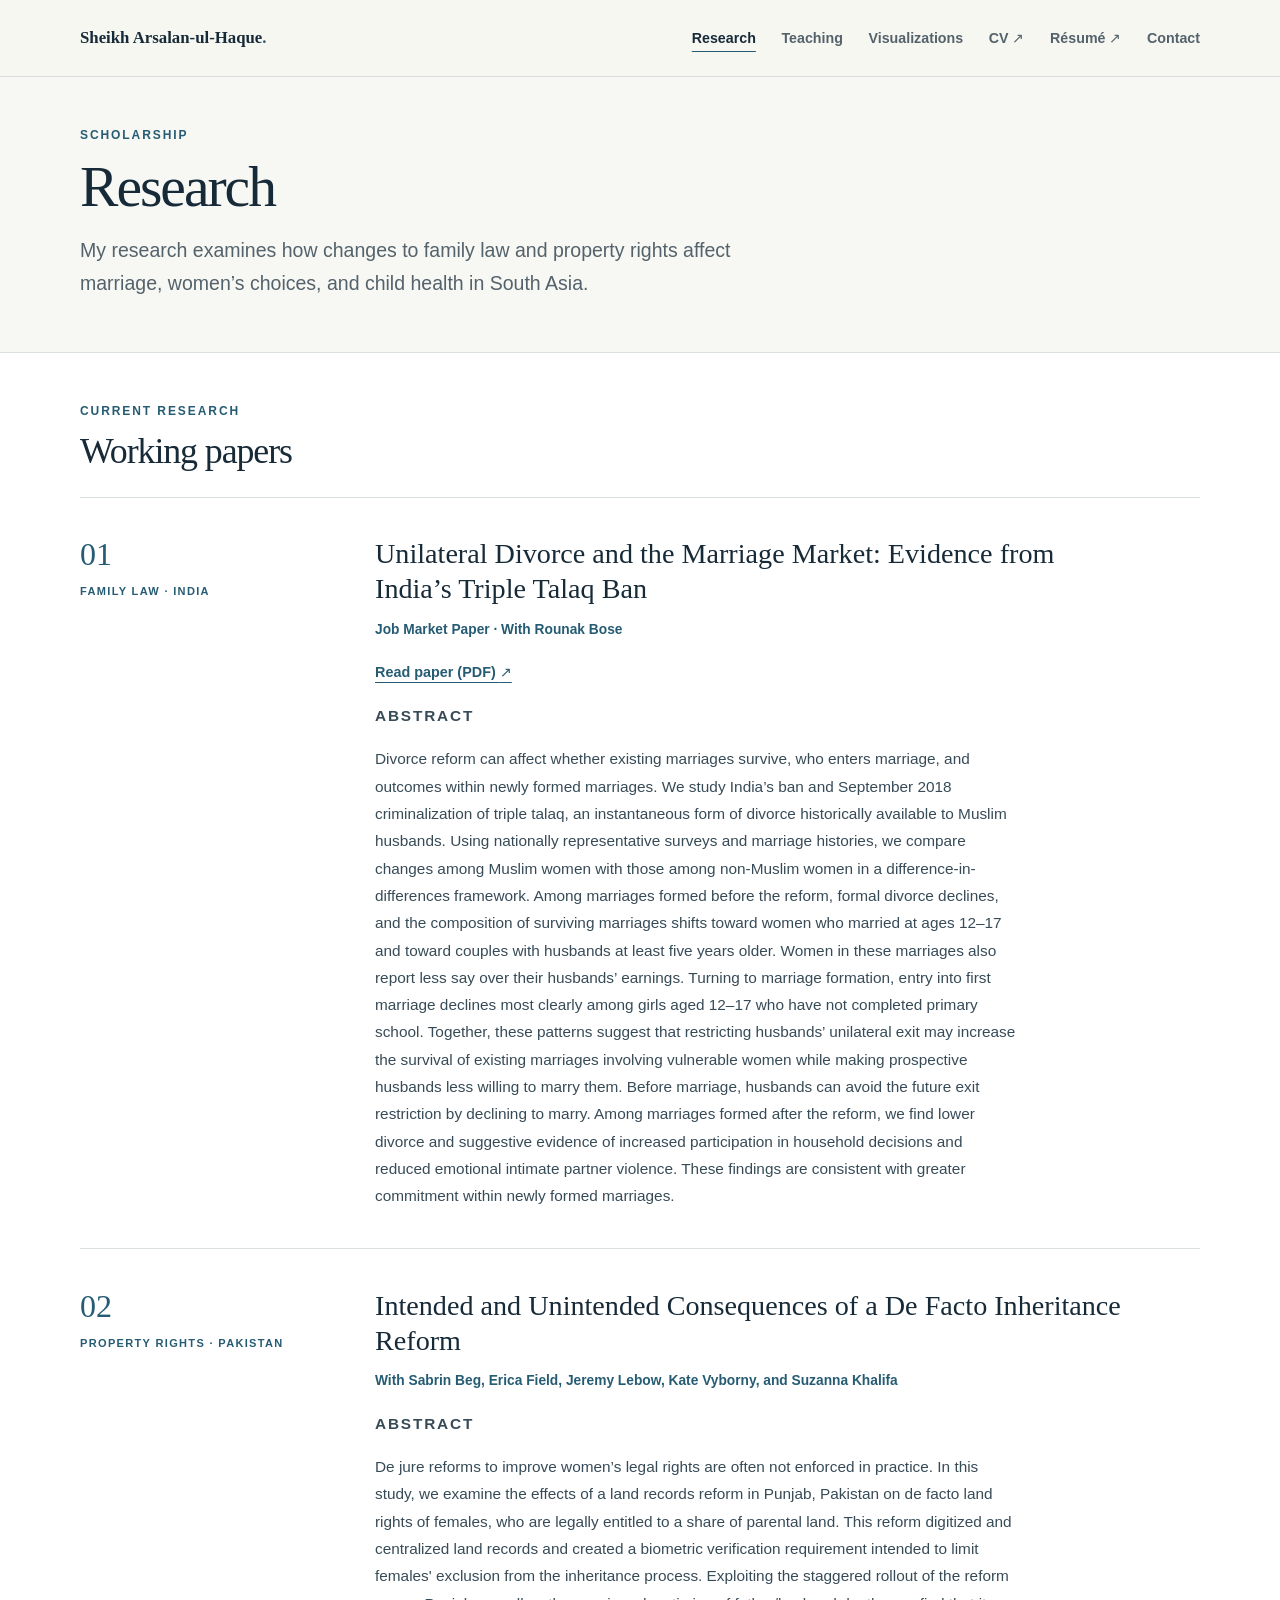
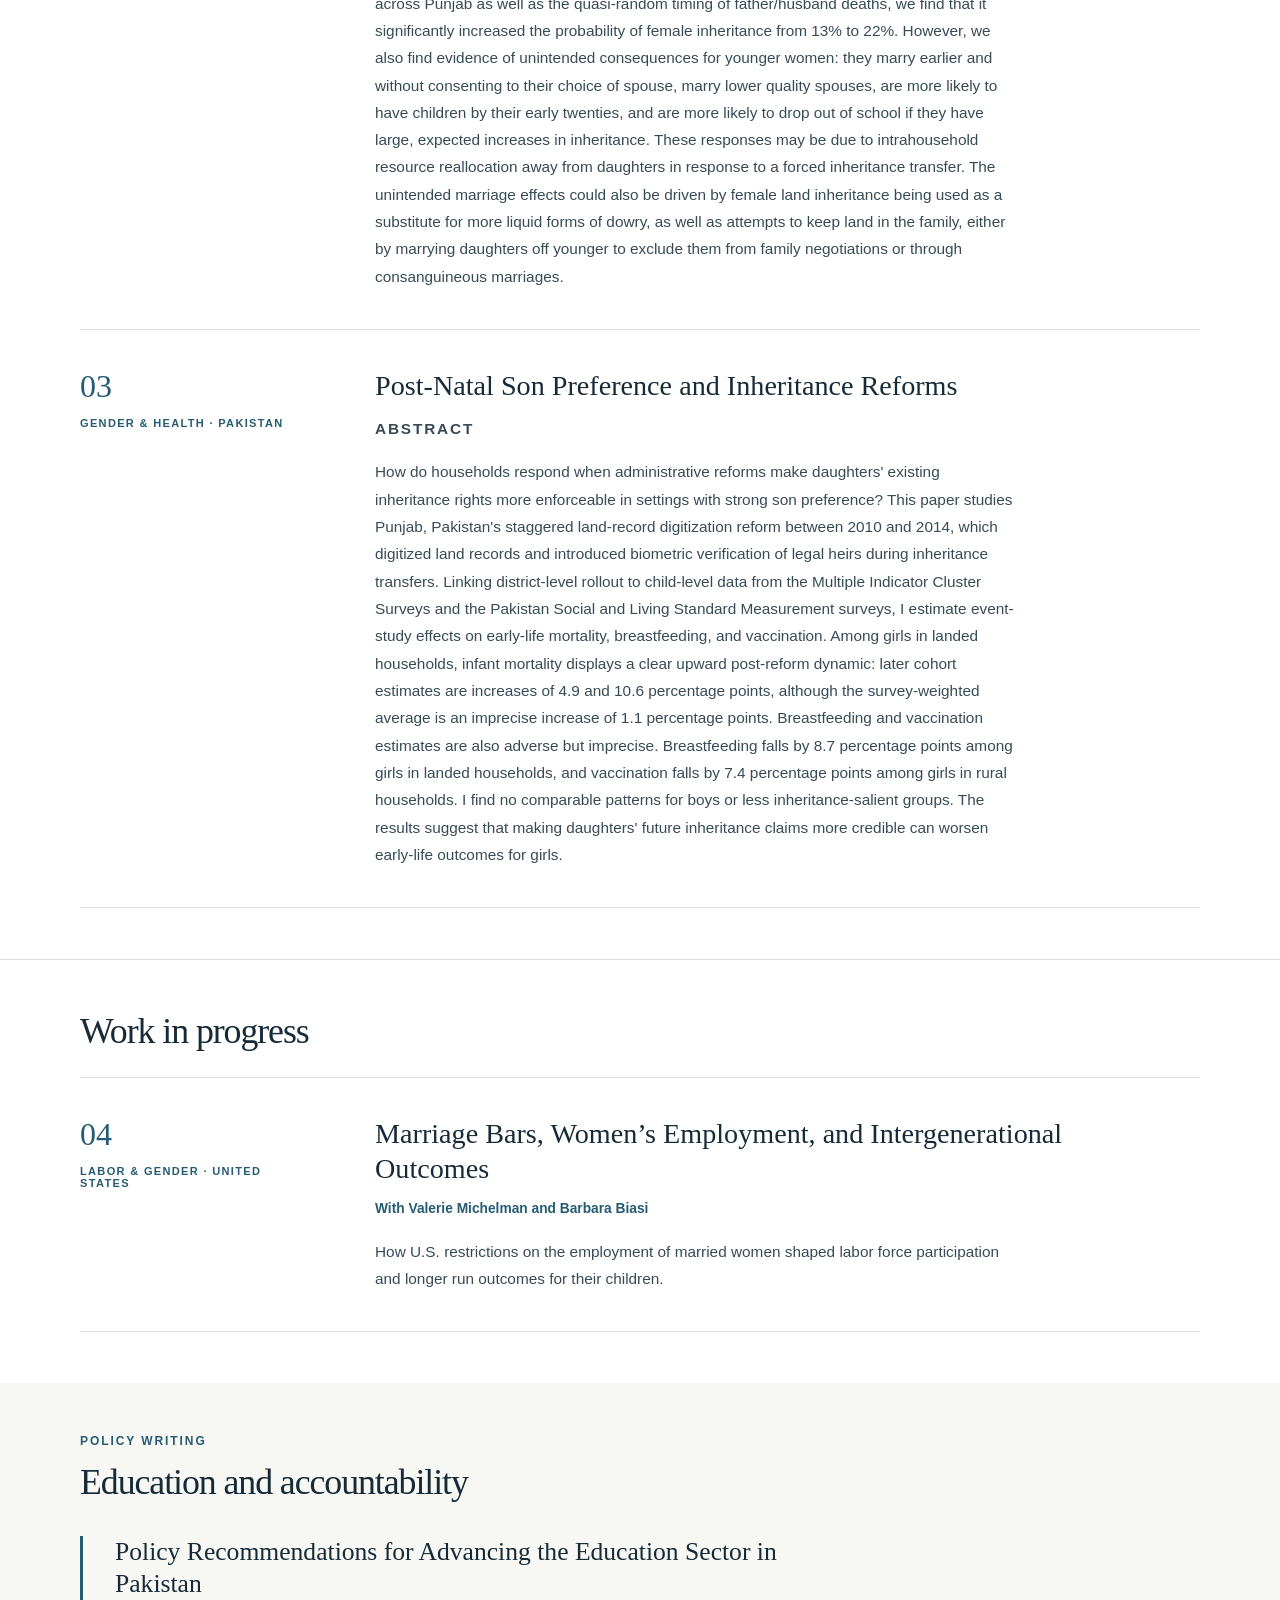
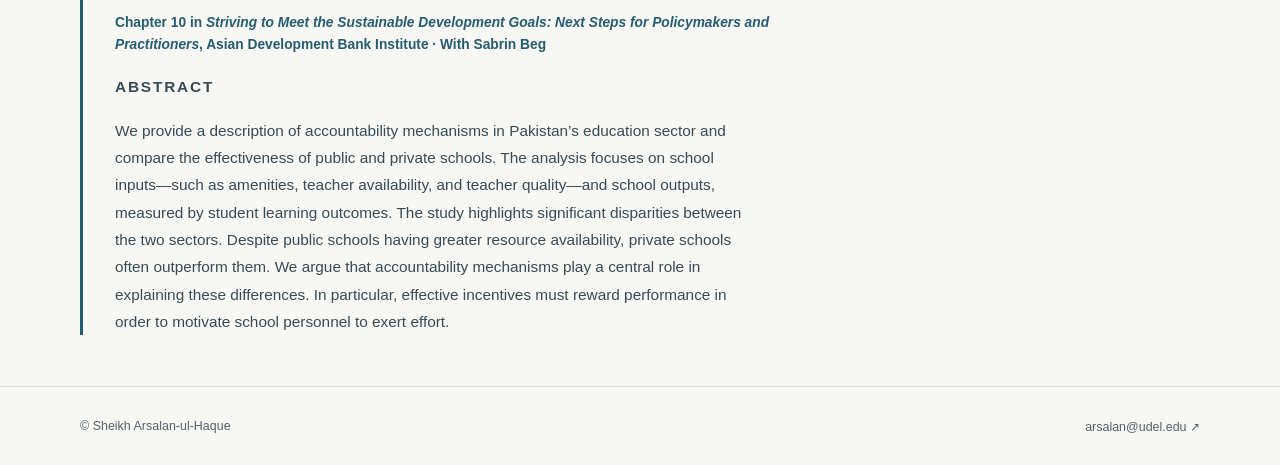
==== commit 952bc271: "Publish November 2026 job market paper and update CV abstract" ====
--- a/research.html
+++ b/research.html
@@ -7,7 +7,7 @@
     <meta name="theme-color" content="#f7f7f3">
     <title>Research | Sheikh Arsalan-ul-Haque</title>
     <link rel="icon" href="assets/favicon.svg" type="image/svg+xml">
-    <link rel="stylesheet" href="styles.css">
+    <link rel="stylesheet" href="styles.css?v=f044e8d128d9">
   </head>
   <body>
     <a class="skip-link" href="#main">Skip to content</a>
@@ -44,8 +44,9 @@
               <div class="project-main">
                 <h3>Unilateral Divorce and the Marriage Market: Evidence from India’s Triple Talaq Ban</h3>
                 <p class="project-authors">Job Market Paper · With Rounak Bose</p>
+                <p><a class="text-link" href="assets/papers/triple-talaq.pdf">Read paper (PDF) <span aria-hidden="true">↗</span></a></p>
                 <p class="abstract-label">Abstract</p>
-                <p>Divorce reform can affect whether existing marriages survive, who enters marriage, and outcomes within newly formed marriages. We study India’s ban and September 2018 criminalization of triple talaq, an instantaneous form of divorce historically available to Muslim husbands. Using nationally representative surveys and marriage histories, we compare changes among Muslim women with those among non-Muslim women in a difference-in-differences framework. Among marriages formed before the reform, formal divorce declines, and surviving marriages increasingly involve women who married young or have substantially older husbands. Women in these marriages also report less say over their husbands’ earnings. Turning to marriage formation, entry into first marriage declines most clearly among girls aged 12–17 who have not completed primary school. Together, these patterns suggest that restricting husbands’ unilateral exit may help vulnerable women remain in existing marriages while making prospective husbands less willing to marry them. Before marriage, husbands can avoid the future exit restriction by declining to marry. Among marriages formed after the reform, we find lower divorce and suggestive evidence of increased participation in household decisions and reduced emotional intimate partner violence. With limited changes in observed marriage characteristics, these findings are consistent with greater commitment within newly formed marriages.</p>
+                <p>Divorce reform can affect whether existing marriages survive, who enters marriage, and outcomes within newly formed marriages. We study India’s ban and September 2018 criminalization of triple talaq, an instantaneous form of divorce historically available to Muslim husbands. Using nationally representative surveys and marriage histories, we compare changes among Muslim women with those among non-Muslim women in a difference-in-differences framework. Among marriages formed before the reform, formal divorce declines, and the composition of surviving marriages shifts toward women who married at ages 12–17 and toward couples with husbands at least five years older. Women in these marriages also report less say over their husbands’ earnings. Turning to marriage formation, entry into first marriage declines most clearly among girls aged 12–17 who have not completed primary school. Together, these patterns suggest that restricting husbands’ unilateral exit may increase the survival of existing marriages involving vulnerable women while making prospective husbands less willing to marry them. Before marriage, husbands can avoid the future exit restriction by declining to marry. Among marriages formed after the reform, we find lower divorce and suggestive evidence of increased participation in household decisions and reduced emotional intimate partner violence. These findings are consistent with greater commitment within newly formed marriages.</p>
               </div>
             </article>
 
--- a/styles.css
+++ b/styles.css
@@ -15,7 +15,7 @@
 
 * { box-sizing: border-box; }
 body { margin: 0; background: var(--paper); color: var(--ink); }
-img { max-width: 100%; display: block; }
+img { max-width: 100%; height: auto; display: block; }
 a { color: inherit; }
 
 .shell { width: min(100% - 3rem, 1120px); margin-inline: auto; }
@@ -94,7 +94,7 @@
 .teaching-courses li:first-child { padding-top: .1rem; }
 .course-code { color: var(--accent); font-size: .7rem; font-weight: 700; letter-spacing: .12em; line-height: 2.2; }
 .course-details { display: flex; flex-direction: column; align-items: flex-start; }
-.course-evaluation { display: inline-flex; align-items: center; gap: .35rem; min-height: 24px; margin-top: .35rem; color: var(--accent); font-size: .82rem; font-weight: 600; text-underline-offset: 3px; }
+.course-evaluation { display: inline-flex; align-items: center; gap: .35rem; min-height: 32px; margin-top: .7rem; color: var(--accent); font-size: .82rem; font-weight: 600; text-underline-offset: 3px; }
 .course-evaluation:hover { color: var(--accent-dark); }
 .teaching-contact { display: flex; align-items: end; justify-content: space-between; gap: 2rem; padding-block: clamp(2.5rem, 4vw, 4rem); }
 .teaching-contact .eyebrow { margin-bottom: .85rem; }
@@ -144,28 +144,42 @@
 .finding-copy > p:not(.eyebrow) { color: var(--muted); font-size: .96rem; line-height: 1.7; }
 .finding-figure { margin: 0; }
 .finding-figure figcaption { margin-top: .8rem; color: var(--muted); font-size: .78rem; line-height: 1.6; }
-.figure-nav { display: flex; flex-wrap: wrap; gap: .6rem 1.5rem; margin-top: 1.25rem; }
-.figure-nav a { display: inline-flex; align-items: center; min-height: 36px; color: var(--accent); font-size: .9rem; text-underline-offset: 4px; }
+.visualizations-page .page-hero { padding-block: 1.75rem 1.25rem; }
+.visualizations-page .page-hero h1 { margin-bottom: .55rem; font-size: clamp(2rem, 3.5vw, 2.8rem); }
+.visualizations-page .page-hero > p { margin-bottom: 0; color: var(--muted); font-size: .96rem; line-height: 1.5; }
+.figure-nav { display: flex; flex-wrap: wrap; gap: .25rem 1.25rem; margin-top: .55rem; }
+.figure-nav a { display: inline-flex; align-items: center; min-height: 32px; color: var(--accent); font-size: .85rem; text-underline-offset: 4px; }
 .gallery { background: var(--white); border-top: 1px solid var(--line); }
-.figure-entry { padding-block: clamp(2rem, 4vw, 3.5rem); scroll-margin-top: 1.5rem; }
+.figure-entry { display: grid; grid-template-columns: minmax(0, .72fr) minmax(0, 2fr); align-items: start; gap: 1.5rem; padding-block: 1.4rem; scroll-margin-top: 1rem; }
 .figure-entry + .figure-entry { border-top: 1px solid var(--line); }
-.figure-intro { display: grid; grid-template-columns: 1fr 1.2fr; gap: 3rem; margin-bottom: 1.5rem; }
-.figure-intro h2 { max-width: 22ch; font-size: clamp(1.65rem, 2.6vw, 2.2rem); }
-.figure-intro p:not(.eyebrow) { color: var(--muted); font-size: 1rem; line-height: 1.7; }
-.figure-entry figure { margin: 0; }
+.figure-intro { min-width: 0; padding-top: .3rem; }
+.figure-intro .eyebrow { margin-bottom: .55rem; font-size: .66rem; letter-spacing: .12em; }
+.figure-intro h2 { margin-bottom: .65rem; font-size: clamp(1.25rem, 1.8vw, 1.55rem); line-height: 1.22; }
+.figure-intro p:not(.eyebrow) { margin-bottom: .45rem; color: var(--muted); font-size: .9rem; line-height: 1.55; }
+.figure-intro .text-link { display: inline-flex; align-items: center; min-height: 32px; font-size: .82rem; }
+.figure-entry figure { min-width: 0; margin: 0; }
 .figure-image-link { display: block; background: white; border: 1px solid var(--line); }
 .figure-image-link img { width: 100%; height: auto; }
-.figure-entry figcaption { max-width: 95ch; margin-top: 1rem; color: var(--muted); font-size: .84rem; line-height: 1.65; }
-.figure-entry figcaption p { margin-bottom: .5rem; }
-.figure-entry figcaption a { display: inline-flex; align-items: center; min-height: 36px; color: var(--accent); text-underline-offset: 4px; font-weight: 600; }
+.figure-entry figcaption { margin-top: .4rem; color: var(--muted); font-size: .78rem; line-height: 1.5; }
+.figure-credit { margin-bottom: .05rem; }
+.figure-meta { display: flex; align-items: baseline; justify-content: space-between; gap: 1rem; }
+.figure-meta > a { flex: none; }
+.figure-entry figcaption a { display: inline-flex; align-items: center; min-height: 32px; color: var(--accent); text-underline-offset: 4px; font-weight: 600; }
+.figure-notes { min-width: 0; }
+.figure-notes summary { width: fit-content; min-height: 32px; padding-block: .4rem; color: var(--accent); cursor: pointer; }
+.figure-notes p { margin: .2rem 0 .4rem; }
+@media (max-width: 850px) {
+  .figure-entry { grid-template-columns: 1fr; gap: .65rem; padding-block: 1.15rem; }
+  .figure-intro { max-width: 65ch; padding-top: 0; }
+  .figure-intro h2 { margin-bottom: .4rem; }
+}
 @media (max-width: 950px) {
   .header-inner { flex-wrap: wrap; padding-block: 1rem; gap: .8rem; }
   .site-nav { flex-wrap: wrap; }
 }
 @media (max-width: 700px) {
-  .finding-grid, .figure-intro { grid-template-columns: 1fr; gap: 1.25rem; }
-  .figure-intro h2 { max-width: 28ch; }
-  .figure-nav a, .figure-entry figcaption a { min-height: 44px; }
+  .finding-grid { grid-template-columns: 1fr; gap: 1.25rem; }
+  .figure-nav a, .figure-intro .text-link, .figure-entry figcaption a, .figure-notes summary { min-height: 44px; }
 }
 
 @media (prefers-reduced-motion: reduce) {
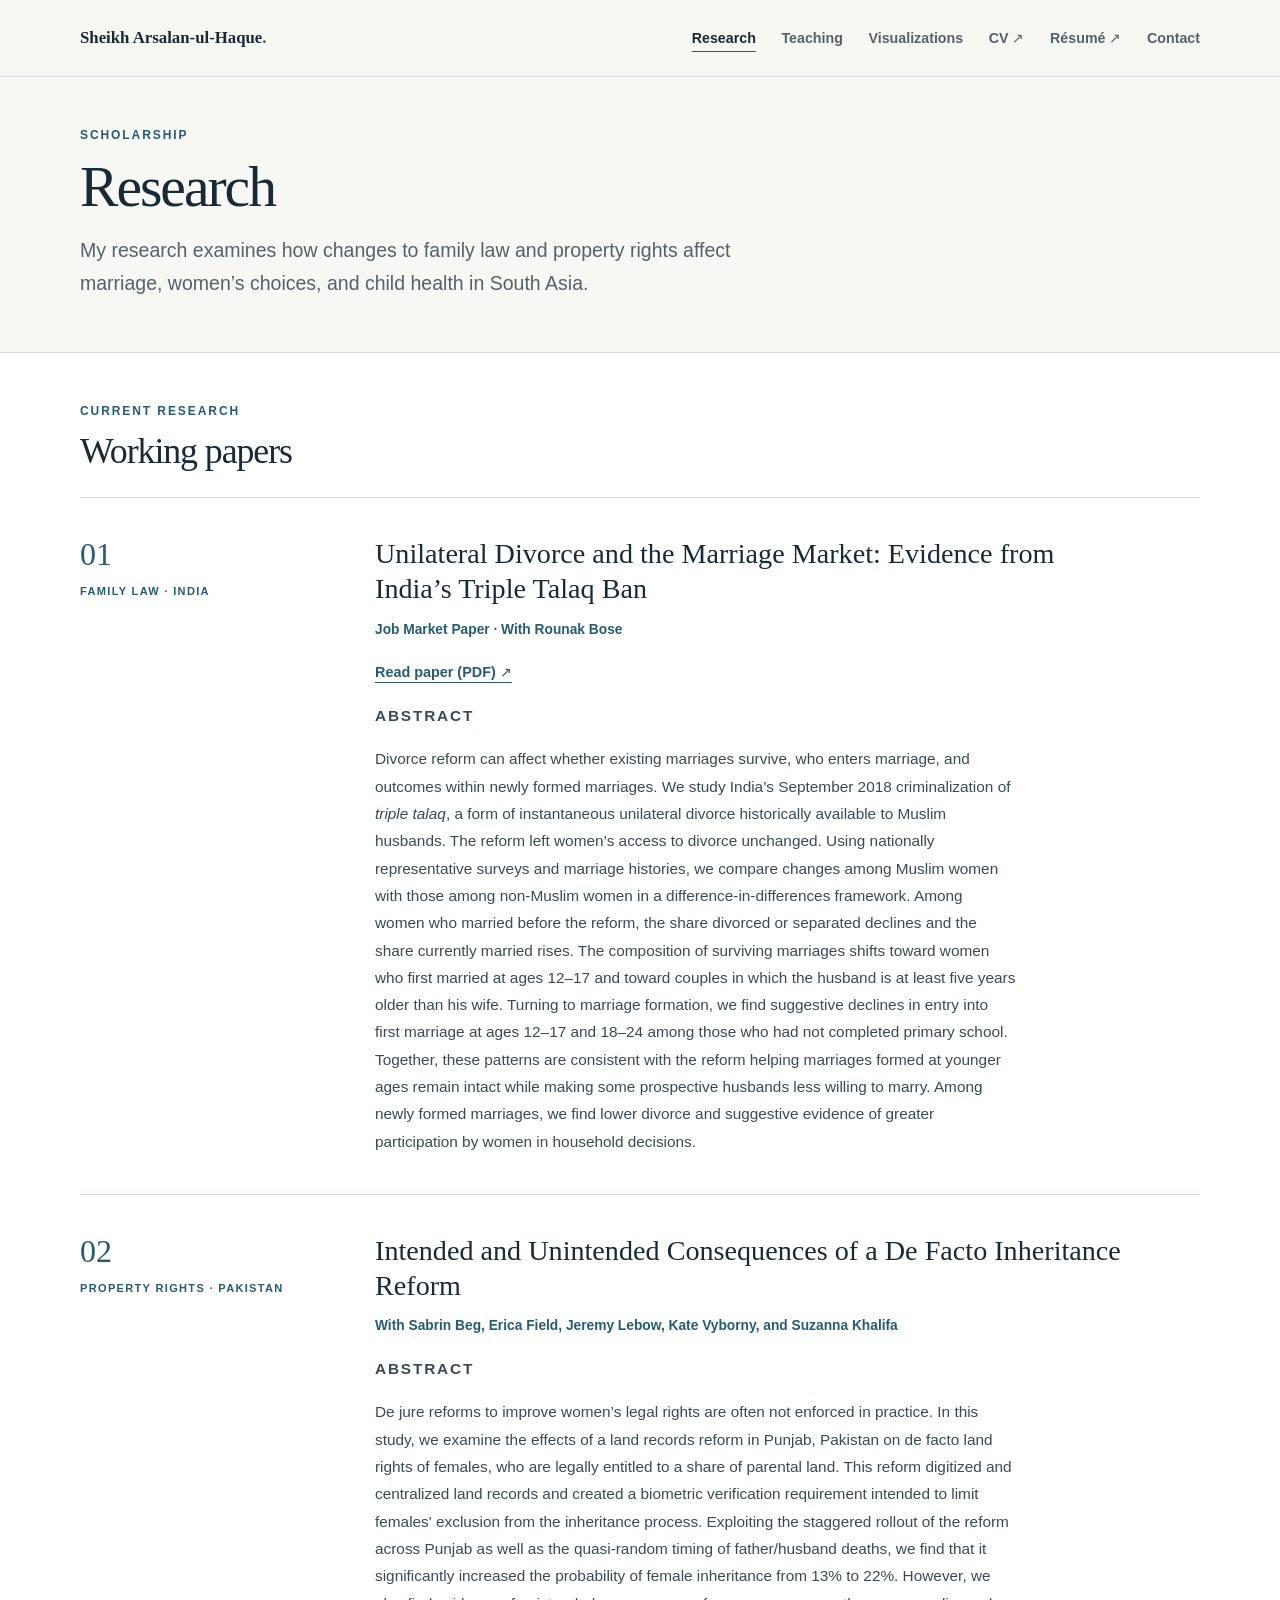
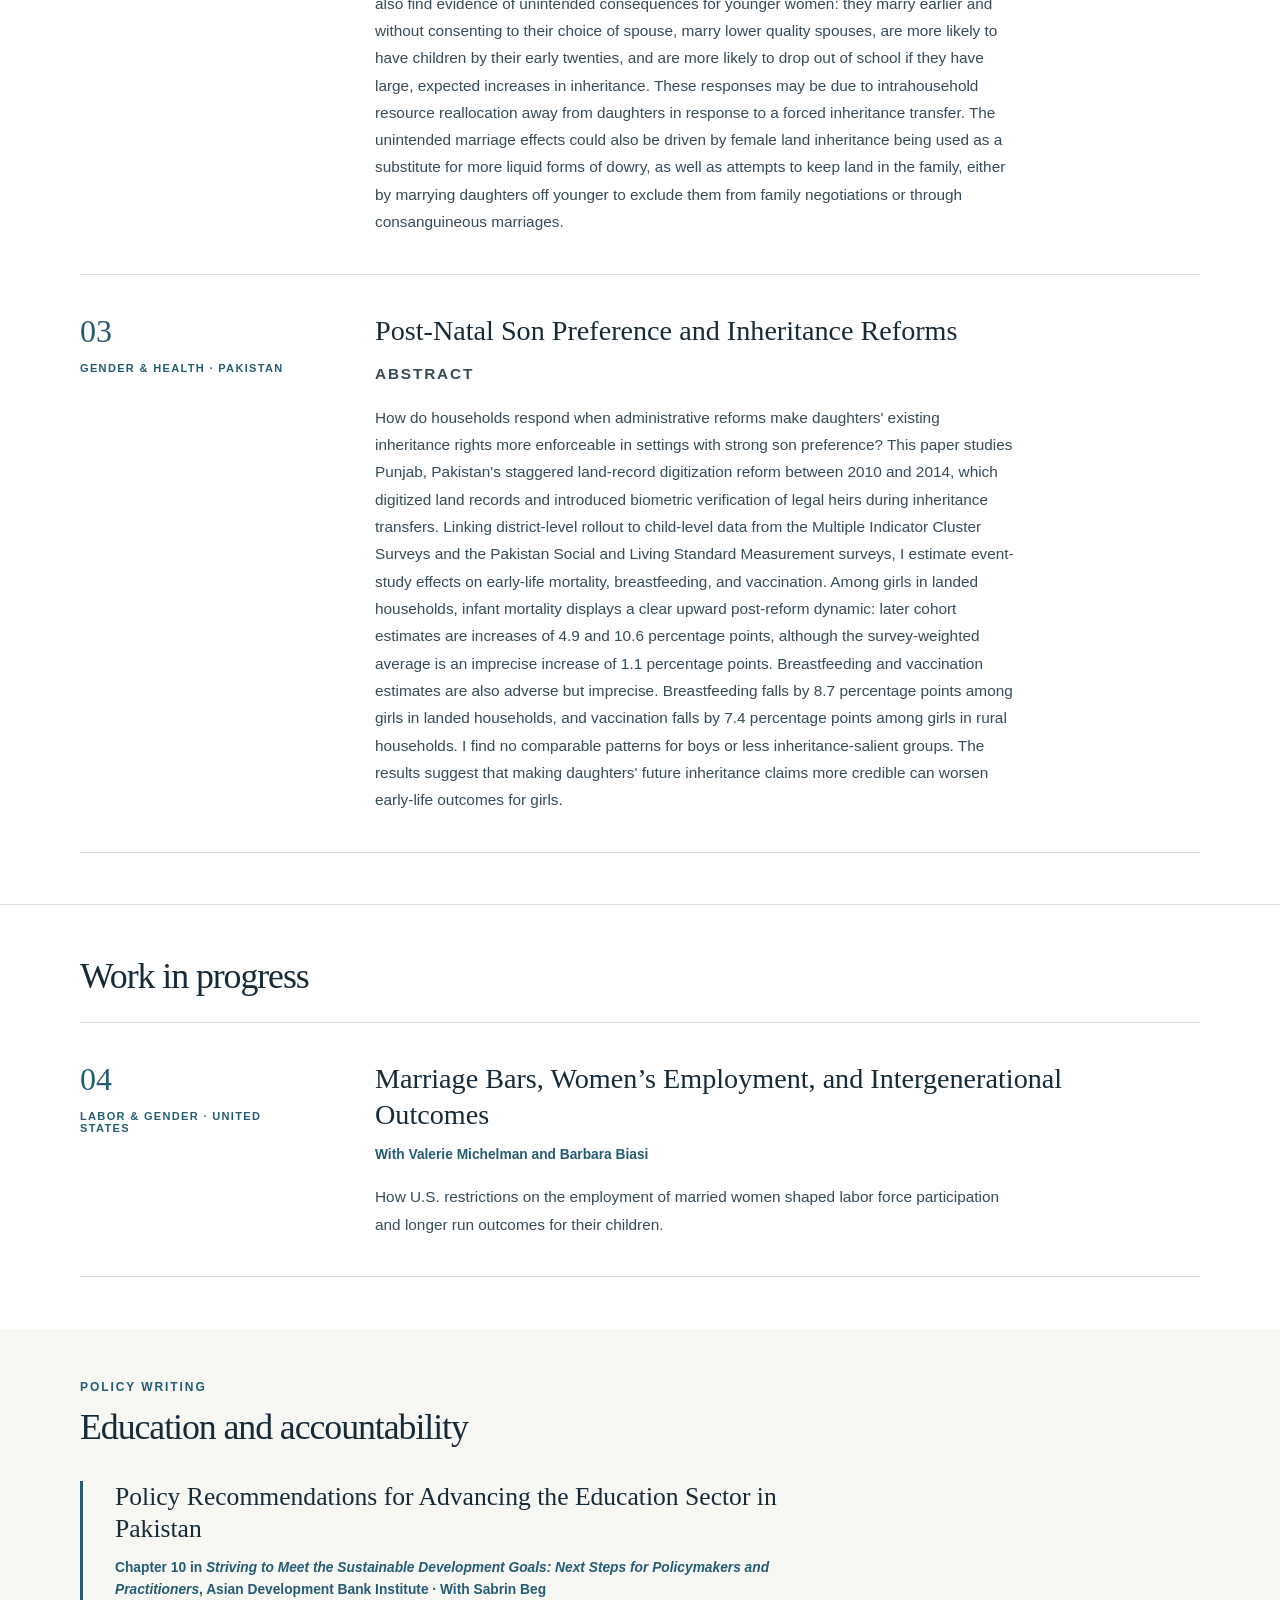
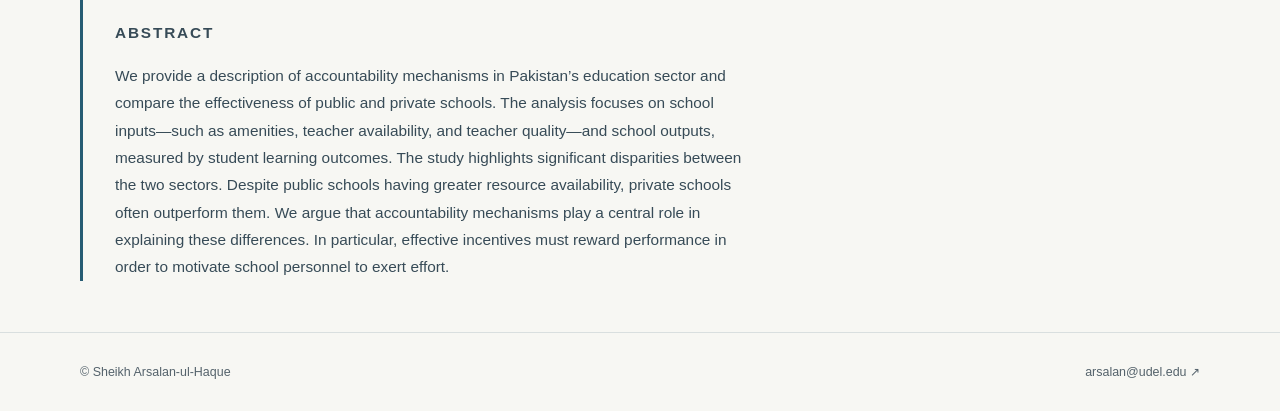
==== commit f4069595: "Update job market paper and academic CV" ====
--- a/research.html
+++ b/research.html
@@ -46,7 +46,7 @@
                 <p class="project-authors">Job Market Paper · With Rounak Bose</p>
                 <p><a class="text-link" href="assets/papers/triple-talaq.pdf">Read paper (PDF) <span aria-hidden="true">↗</span></a></p>
                 <p class="abstract-label">Abstract</p>
-                <p>Divorce reform can affect whether existing marriages survive, who enters marriage, and outcomes within newly formed marriages. We study India’s ban and September 2018 criminalization of triple talaq, an instantaneous form of divorce historically available to Muslim husbands. Using nationally representative surveys and marriage histories, we compare changes among Muslim women with those among non-Muslim women in a difference-in-differences framework. Among marriages formed before the reform, formal divorce declines, and the composition of surviving marriages shifts toward women who married at ages 12–17 and toward couples with husbands at least five years older. Women in these marriages also report less say over their husbands’ earnings. Turning to marriage formation, entry into first marriage declines most clearly among girls aged 12–17 who have not completed primary school. Together, these patterns suggest that restricting husbands’ unilateral exit may increase the survival of existing marriages involving vulnerable women while making prospective husbands less willing to marry them. Before marriage, husbands can avoid the future exit restriction by declining to marry. Among marriages formed after the reform, we find lower divorce and suggestive evidence of increased participation in household decisions and reduced emotional intimate partner violence. These findings are consistent with greater commitment within newly formed marriages.</p>
+                <p>Divorce reform can affect whether existing marriages survive, who enters marriage, and outcomes within newly formed marriages. We study India’s September 2018 criminalization of <em>triple talaq</em>, a form of instantaneous unilateral divorce historically available to Muslim husbands. The reform left women’s access to divorce unchanged. Using nationally representative surveys and marriage histories, we compare changes among Muslim women with those among non-Muslim women in a difference-in-differences framework. Among women who married before the reform, the share divorced or separated declines and the share currently married rises. The composition of surviving marriages shifts toward women who first married at ages 12–17 and toward couples in which the husband is at least five years older than his wife. Turning to marriage formation, we find suggestive declines in entry into first marriage at ages 12–17 and 18–24 among those who had not completed primary school. Together, these patterns are consistent with the reform helping marriages formed at younger ages remain intact while making some prospective husbands less willing to marry. Among newly formed marriages, we find lower divorce and suggestive evidence of greater participation by women in household decisions.</p>
               </div>
             </article>
 
